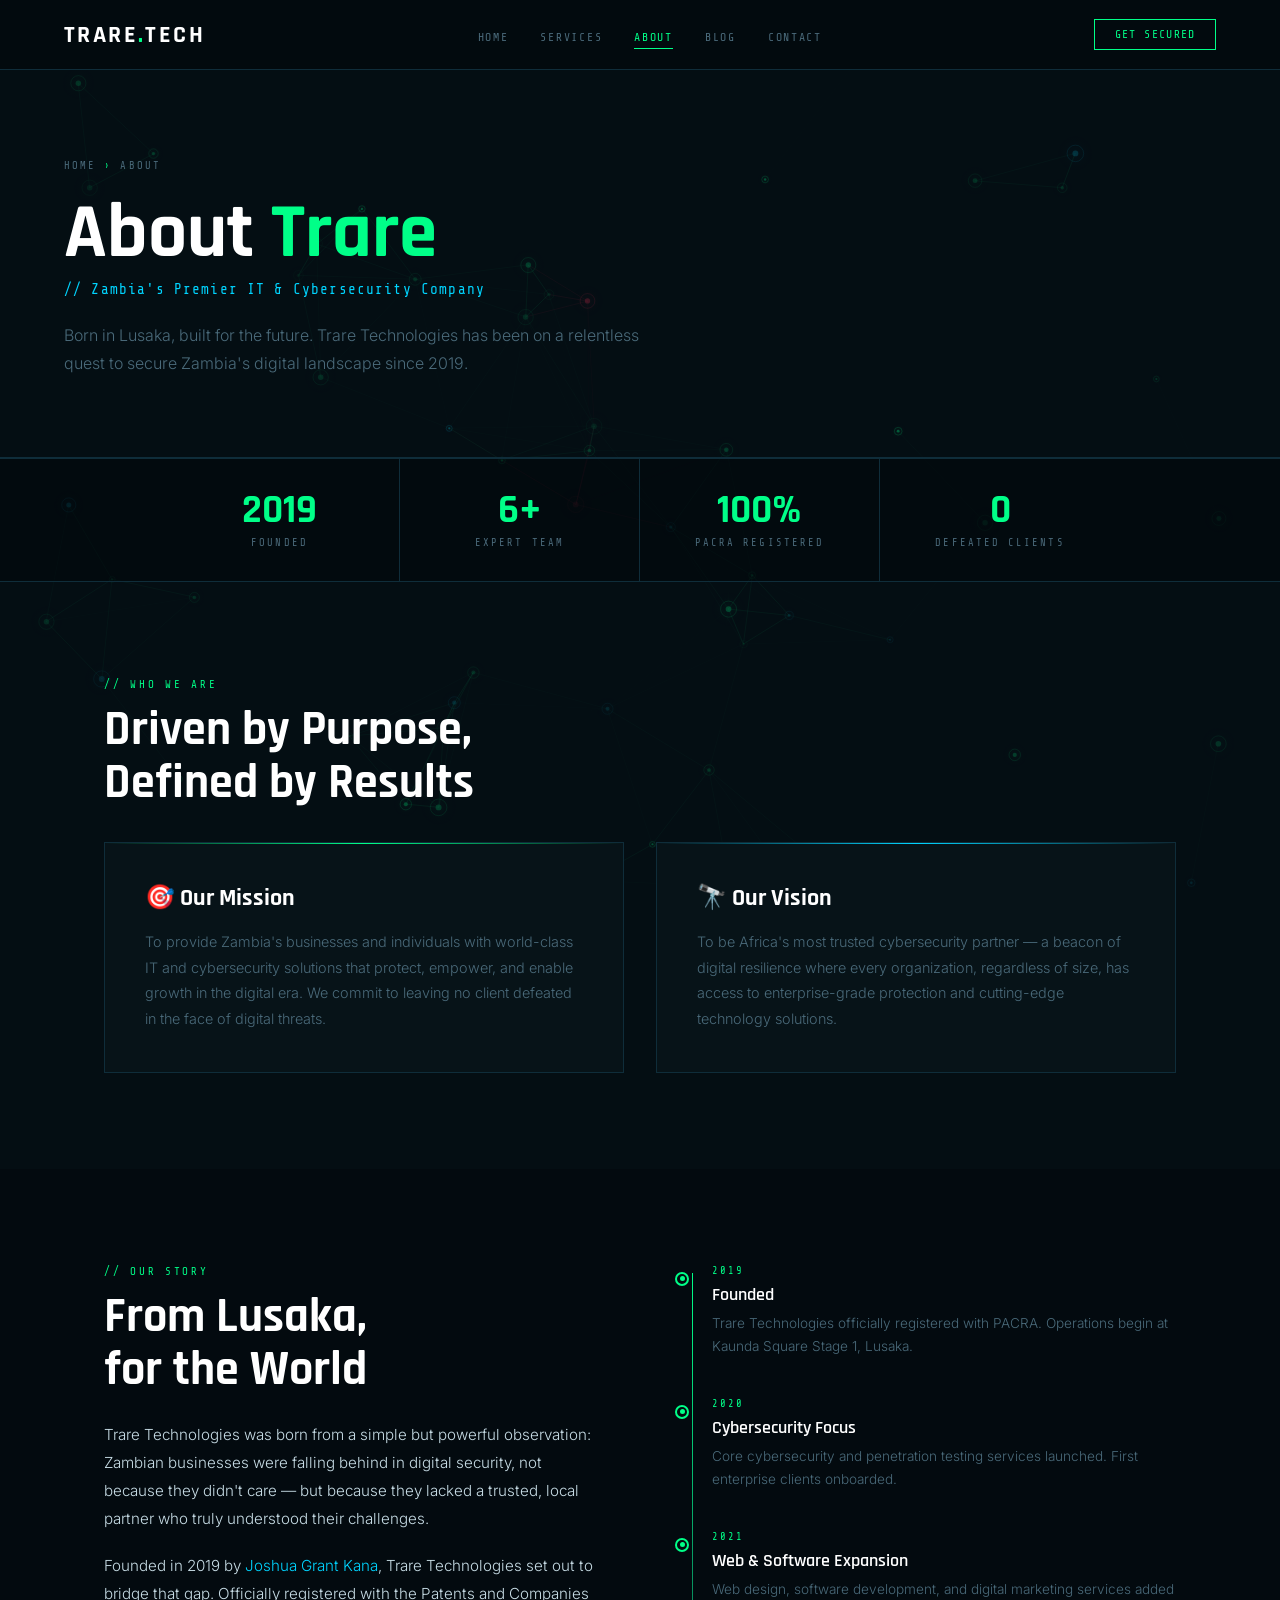
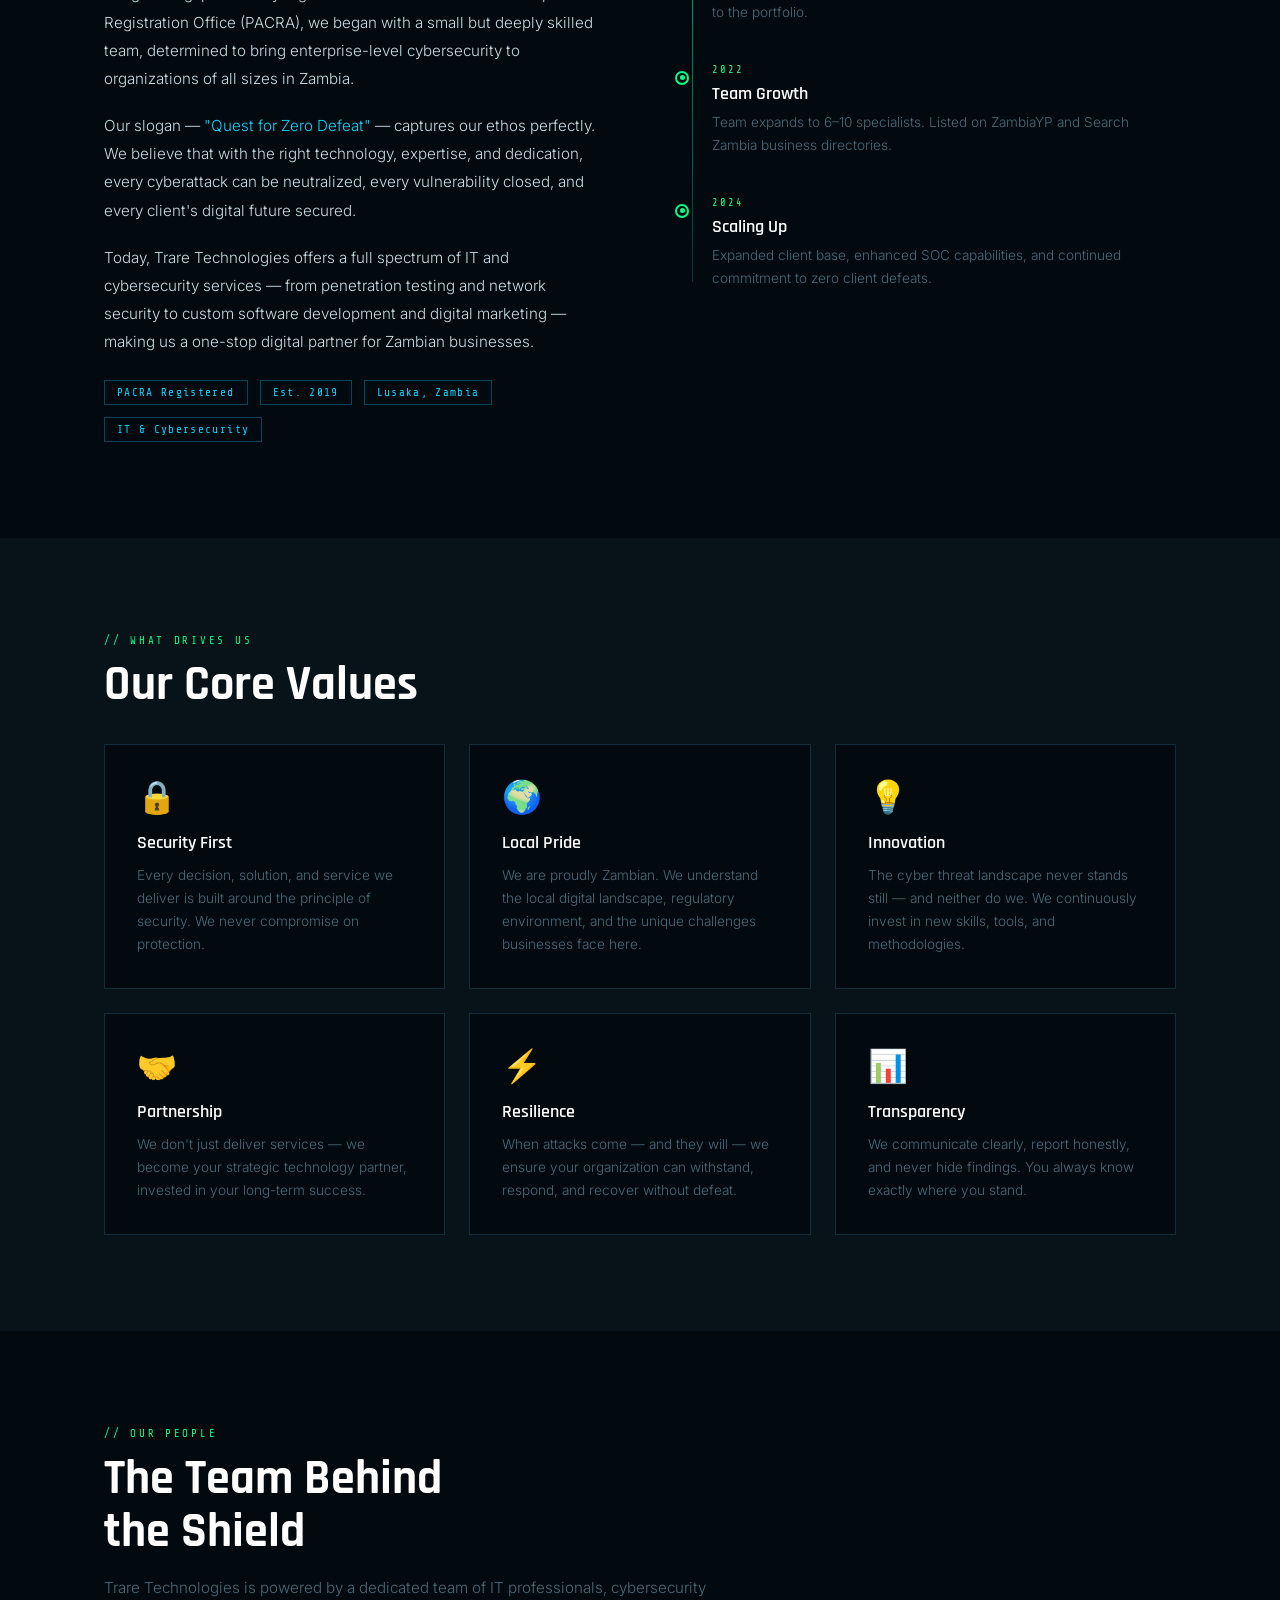
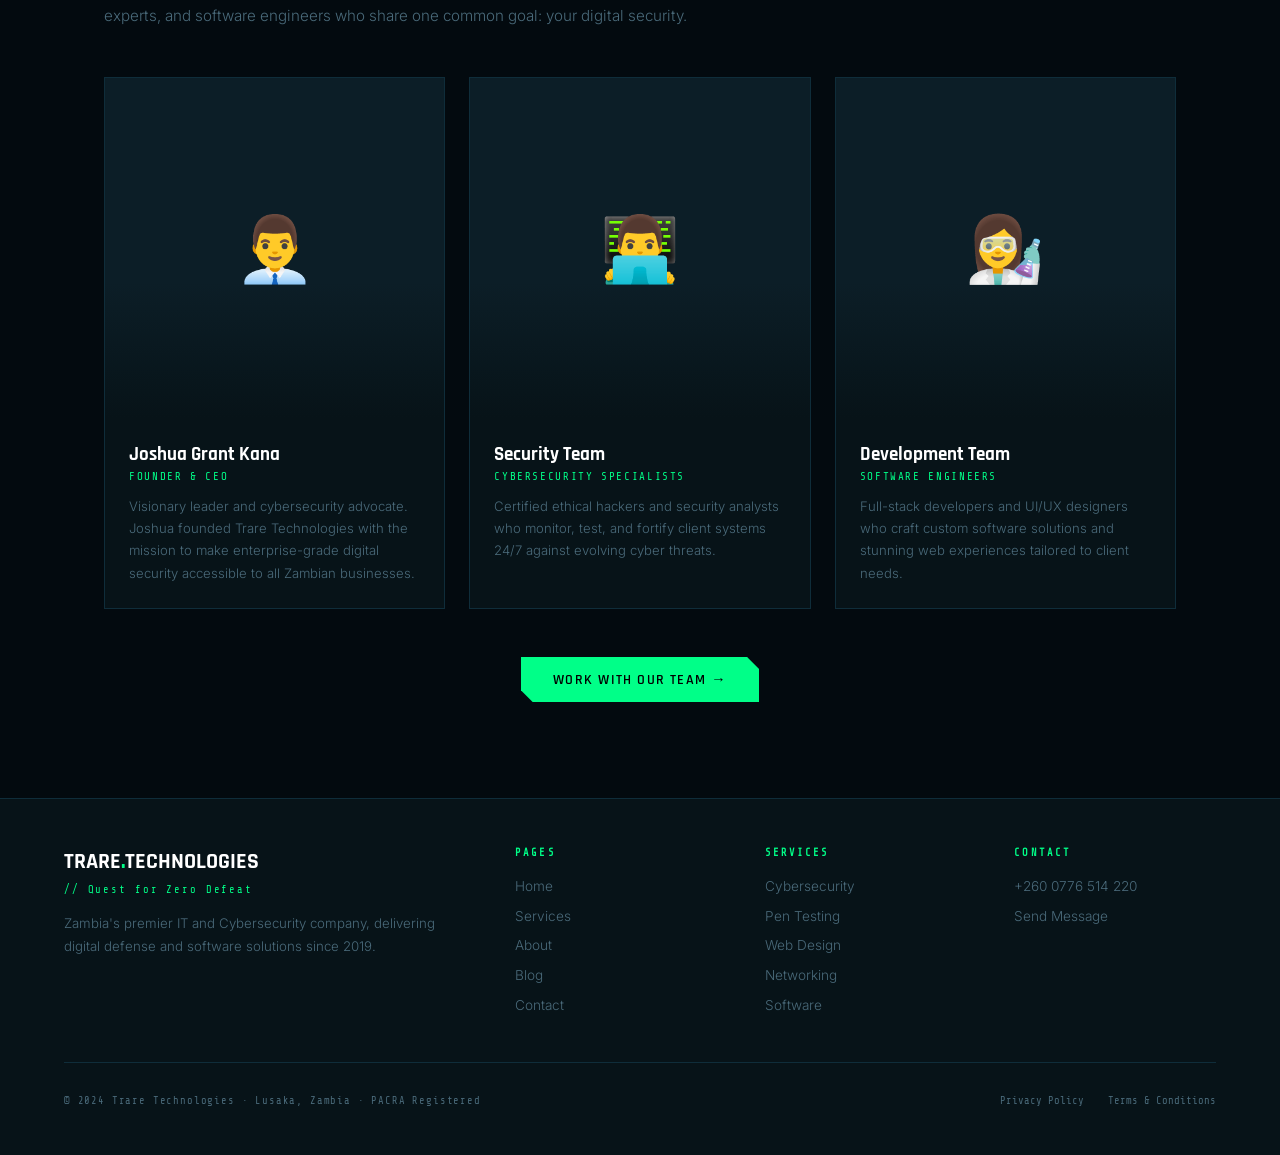
==== about.html @ 99b4b65c "full project initiation" ====
<!DOCTYPE html>
<html lang="en">
<head>
<meta charset="UTF-8"/><meta name="viewport" content="width=device-width,initial-scale=1"/>
<title>About | Trare Technologies</title>
<link href="https://fonts.googleapis.com/css2?family=Share+Tech+Mono&family=Rajdhani:wght@400;600;700&family=Inter:wght@300;400;500&display=swap" rel="stylesheet"/>
<style>
:root{--bg:#030a0f;--surface:#071318;--surface2:#0c1e27;--green:#00ff88;--green-dim:#00cc6a;--cyan:#00d4ff;--red:#ff2d55;--orange:#ff9500;--text:#c8dde6;--text-dim:#4a6a7a;--border:#0f2d3a;--mono:'Share Tech Mono',monospace;--display:'Rajdhani',sans-serif;--body:'Inter',sans-serif}
*,*::before,*::after{box-sizing:border-box;margin:0;padding:0}html{scroll-behavior:smooth}
body{background:var(--bg);color:var(--text);font-family:var(--body);font-weight:300;overflow-x:hidden}
#node-canvas{position:fixed;top:0;left:0;width:100%;height:100%;z-index:0;pointer-events:none}
nav{position:fixed;top:0;left:0;right:0;z-index:100;display:flex;align-items:center;justify-content:space-between;padding:1.2rem 4rem;background:rgba(3,10,15,.92);backdrop-filter:blur(16px);border-bottom:1px solid var(--border)}
.nav-logo{font-family:var(--display);font-weight:700;font-size:1.5rem;letter-spacing:.1em;color:#fff;text-decoration:none}.nav-logo span{color:var(--green)}
.nav-links{display:flex;gap:2rem;list-style:none}
.nav-links a{font-family:var(--mono);font-size:.72rem;letter-spacing:.15em;color:var(--text-dim);text-decoration:none;text-transform:uppercase;transition:color .2s;padding:.25rem 0;border-bottom:1px solid transparent}
.nav-links a:hover,.nav-links a.active{color:var(--green);border-bottom-color:var(--green)}
.nav-cta{font-family:var(--mono);font-size:.72rem;letter-spacing:.12em;text-transform:uppercase;color:var(--green);border:1px solid var(--green);padding:.5rem 1.2rem;text-decoration:none;transition:background .2s,color .2s}.nav-cta:hover{background:var(--green);color:#000}
.page-hero{position:relative;z-index:1;padding:10rem 4rem 5rem;border-bottom:1px solid var(--border);background:rgba(7,19,24,.5)}
.page-hero-inner{max-width:1200px;margin:0 auto}
.breadcrumb{font-family:var(--mono);font-size:.65rem;letter-spacing:.2em;color:var(--text-dim);text-transform:uppercase;margin-bottom:1.5rem}
.breadcrumb a{color:var(--text-dim);text-decoration:none;transition:color .2s}.breadcrumb a:hover{color:var(--green)}.breadcrumb span{color:var(--green);margin:0 .5rem}
.page-title{font-family:var(--display);font-size:clamp(2.5rem,6vw,5rem);font-weight:700;color:#fff;line-height:1;margin-bottom:.5rem}.page-title .accent{color:var(--green)}
.page-subtitle{font-family:var(--mono);font-size:.9rem;color:var(--cyan);letter-spacing:.08em;margin-bottom:1.5rem}
.page-desc{font-size:1rem;color:var(--text-dim);max-width:600px;line-height:1.75}
section{position:relative;z-index:1}
.section-inner{max-width:1200px;margin:0 auto;padding:6rem 4rem}
.section-tag{font-family:var(--mono);font-size:.68rem;letter-spacing:.25em;color:var(--green);text-transform:uppercase;margin-bottom:.8rem}
.section-title{font-family:var(--display);font-size:clamp(2rem,4vw,3rem);font-weight:700;color:#fff;line-height:1.1}
/* MISSION/VISION */
#mission{background:rgba(7,19,24,.5)}
.mv-grid{display:grid;grid-template-columns:1fr 1fr;gap:2rem;margin-top:2rem}
.mv-card{padding:2.5rem;border:1px solid var(--border);background:var(--surface);position:relative;overflow:hidden}
.mv-card::before{content:'';position:absolute;top:-1px;left:0;right:0;height:2px;background:linear-gradient(90deg,transparent,var(--green),transparent)}
.mv-card.cyan::before{background:linear-gradient(90deg,transparent,var(--cyan),transparent)}
.mv-title{font-family:var(--display);font-size:1.5rem;font-weight:700;color:#fff;margin-bottom:1rem}
.mv-text{font-size:.9rem;color:var(--text-dim);line-height:1.8}
/* STORY */
#story{background:var(--bg)}
.story-grid{display:grid;grid-template-columns:1fr 1fr;gap:5rem;align-items:start}
.story-content p{font-size:.95rem;line-height:1.85;color:var(--text);margin-bottom:1.2rem}
.story-content p em{color:var(--cyan);font-style:normal}
.timeline{position:relative;padding-left:2rem}
.timeline::before{content:'';position:absolute;left:.75rem;top:.5rem;bottom:.5rem;width:1px;background:linear-gradient(to bottom,var(--green),var(--border))}
.timeline-item{position:relative;padding-bottom:2.5rem}
.timeline-item:last-child{padding-bottom:0}
.tl-dot{position:absolute;left:-2rem;top:.4rem;width:14px;height:14px;border-radius:50%;border:2px solid var(--green);background:var(--bg);transform:translateX(calc(-.75rem + 7px));display:flex;align-items:center;justify-content:center}
.tl-dot::after{content:'';width:5px;height:5px;border-radius:50%;background:var(--green)}
.tl-year{font-family:var(--mono);font-size:.65rem;letter-spacing:.2em;color:var(--green);text-transform:uppercase;margin-bottom:.4rem}
.tl-title{font-family:var(--display);font-size:1.1rem;font-weight:600;color:#fff;margin-bottom:.4rem}
.tl-text{font-size:.85rem;color:var(--text-dim);line-height:1.7}
/* VALUES */
#values{background:var(--surface)}
.values-grid{display:grid;grid-template-columns:repeat(3,1fr);gap:1.5rem;margin-top:2rem}
.value-card{padding:2rem;border:1px solid var(--border);background:var(--bg);transition:border-color .3s,transform .3s}
.value-card:hover{border-color:var(--green-dim);transform:translateY(-4px)}
.value-icon{font-size:2rem;margin-bottom:1rem;display:block}
.value-title{font-family:var(--display);font-size:1.1rem;font-weight:600;color:#fff;margin-bottom:.6rem}
.value-text{font-size:.85rem;color:var(--text-dim);line-height:1.7}
/* TEAM */
#team{background:var(--bg)}
.team-intro{font-size:.95rem;color:var(--text-dim);line-height:1.8;max-width:650px;margin-top:1rem;margin-bottom:3rem}
.team-grid{display:grid;grid-template-columns:repeat(auto-fit,minmax(260px,1fr));gap:1.5rem}
.team-card{border:1px solid var(--border);background:var(--surface);overflow:hidden;transition:border-color .3s}
.team-card:hover{border-color:var(--green-dim)}
.team-avatar{width:100%;aspect-ratio:1;background:var(--surface2);display:flex;align-items:center;justify-content:center;font-size:4rem;position:relative}
.team-avatar::after{content:'';position:absolute;bottom:0;left:0;right:0;height:40%;background:linear-gradient(to top,var(--surface),transparent)}
.team-info{padding:1.5rem}
.team-name{font-family:var(--display);font-size:1.2rem;font-weight:700;color:#fff;margin-bottom:.2rem}
.team-role{font-family:var(--mono);font-size:.68rem;letter-spacing:.15em;color:var(--green);text-transform:uppercase;margin-bottom:.75rem}
.team-bio{font-size:.82rem;color:var(--text-dim);line-height:1.7}
/* STATS */
.stats-band{position:relative;z-index:1;border-top:1px solid var(--border);border-bottom:1px solid var(--border);background:rgba(3,10,15,.7);display:flex;justify-content:center}
.stat{flex:1;max-width:240px;padding:2rem 2.5rem;text-align:center;border-right:1px solid var(--border)}.stat:last-child{border-right:none}
.stat-num{font-family:var(--display);font-size:2.5rem;font-weight:700;color:var(--green);line-height:1}
.stat-label{font-family:var(--mono);font-size:.65rem;letter-spacing:.2em;color:var(--text-dim);text-transform:uppercase;margin-top:.4rem}
/* BADGES */
.badge-row{display:flex;flex-wrap:wrap;gap:.75rem;margin-top:1.5rem}
.about-badge{display:inline-block;font-family:var(--mono);font-size:.7rem;letter-spacing:.12em;color:var(--cyan);border:1px solid rgba(0,212,255,.3);padding:.3rem .75rem}
.btn-primary{font-family:var(--display);font-weight:600;font-size:.9rem;letter-spacing:.1em;text-transform:uppercase;background:var(--green);color:#000;padding:.85rem 2rem;text-decoration:none;clip-path:polygon(0 0,calc(100% - 12px) 0,100% 12px,100% 100%,12px 100%,0 calc(100% - 12px));transition:transform .2s,box-shadow .2s;display:inline-block}
.btn-primary:hover{transform:translateY(-2px);box-shadow:0 0 30px rgba(0,255,136,.4)}
footer{position:relative;z-index:1;border-top:1px solid var(--border);background:var(--surface);padding:3rem 4rem}
.footer-grid{display:grid;grid-template-columns:2fr 1fr 1fr 1fr;gap:3rem;margin-bottom:3rem}
.footer-logo{font-family:var(--display);font-size:1.4rem;font-weight:700;color:#fff;margin-bottom:.5rem}.footer-logo span{color:var(--green)}
.footer-slogan{font-family:var(--mono);font-size:.65rem;letter-spacing:.18em;color:var(--green);margin-bottom:1rem}
.footer-brand-col p{font-size:.83rem;color:var(--text-dim);line-height:1.7}
.footer-col h4{font-family:var(--mono);font-size:.65rem;letter-spacing:.2em;color:var(--green);text-transform:uppercase;margin-bottom:1rem}
.footer-col ul{list-style:none;display:flex;flex-direction:column;gap:.6rem}
.footer-col ul a{font-size:.85rem;color:var(--text-dim);text-decoration:none;transition:color .2s}.footer-col ul a:hover{color:var(--green)}
.footer-bottom{border-top:1px solid var(--border);padding-top:2rem;display:flex;align-items:center;justify-content:space-between;flex-wrap:wrap;gap:1rem}
.footer-copy{font-family:var(--mono);font-size:.65rem;color:var(--text-dim);letter-spacing:.08em}
.footer-legal{display:flex;gap:1.5rem}
.footer-legal a{font-family:var(--mono);font-size:.65rem;color:var(--text-dim);text-decoration:none;transition:color .2s}.footer-legal a:hover{color:var(--green)}
.fade-up{opacity:0;transform:translateY(28px);transition:opacity .7s ease,transform .7s ease}.fade-up.visible{opacity:1;transform:translateY(0)}
@keyframes fadeUp{from{opacity:0;transform:translateY(24px)}to{opacity:1;transform:translateY(0)}}
.page-hero-inner{animation:fadeUp .7s .1s ease both}
@media(max-width:1000px){nav{padding:1rem 1.5rem}.nav-links{display:none}.section-inner{padding:4rem 1.5rem}.page-hero{padding:8rem 1.5rem 3rem}.mv-grid,.story-grid,.values-grid{grid-template-columns:1fr}.footer-grid{grid-template-columns:1fr 1fr}footer{padding:2rem 1.5rem}}
@media(max-width:600px){.stats-band{flex-wrap:wrap}.stat{min-width:50%;border-bottom:1px solid var(--border)}.footer-grid{grid-template-columns:1fr}}
</style>
</head>
<body>
<canvas id="node-canvas"></canvas>
<nav>
  <a class="nav-logo" href="index.html">TRARE<span>.</span>TECH</a>
  <ul class="nav-links">
    <li><a href="index.html">Home</a></li>
    <li><a href="services.html">Services</a></li>
    <li><a href="about.html" class="active">About</a></li>
    <li><a href="blog.html">Blog</a></li>
    <li><a href="contact.html">Contact</a></li>
  </ul>
  <a class="nav-cta" href="contact.html">Get Secured</a>
</nav>

<div class="page-hero">
  <div class="page-hero-inner">
    <div class="breadcrumb"><a href="index.html">Home</a><span>›</span>About</div>
    <h1 class="page-title">About <span class="accent">Trare</span></h1>
    <div class="page-subtitle">// Zambia's Premier IT & Cybersecurity Company</div>
    <p class="page-desc">Born in Lusaka, built for the future. Trare Technologies has been on a relentless quest to secure Zambia's digital landscape since 2019.</p>
  </div>
</div>

<!-- STATS -->
<div class="stats-band">
  <div class="stat fade-up"><div class="stat-num">2019</div><div class="stat-label">Founded</div></div>
  <div class="stat fade-up"><div class="stat-num">6+</div><div class="stat-label">Expert Team</div></div>
  <div class="stat fade-up"><div class="stat-num">100%</div><div class="stat-label">PACRA Registered</div></div>
  <div class="stat fade-up"><div class="stat-num">0</div><div class="stat-label">Defeated Clients</div></div>
</div>

<!-- MISSION & VISION -->
<section id="mission">
  <div class="section-inner">
    <div class="section-tag fade-up">// Who We Are</div>
    <h2 class="section-title fade-up">Driven by Purpose,<br/>Defined by Results</h2>
    <div class="mv-grid">
      <div class="mv-card fade-up">
        <div class="mv-title">🎯 Our Mission</div>
        <div class="mv-text">To provide Zambia's businesses and individuals with world-class IT and cybersecurity solutions that protect, empower, and enable growth in the digital era. We commit to leaving no client defeated in the face of digital threats.</div>
      </div>
      <div class="mv-card cyan fade-up">
        <div class="mv-title">🔭 Our Vision</div>
        <div class="mv-text">To be Africa's most trusted cybersecurity partner — a beacon of digital resilience where every organization, regardless of size, has access to enterprise-grade protection and cutting-edge technology solutions.</div>
      </div>
    </div>
  </div>
</section>

<!-- STORY -->
<section id="story">
  <div class="section-inner">
    <div class="story-grid">
      <div class="story-content fade-up">
        <div class="section-tag">// Our Story</div>
        <h2 class="section-title" style="margin-bottom:1.5rem">From Lusaka,<br/>for the World</h2>
        <p>Trare Technologies was born from a simple but powerful observation: Zambian businesses were falling behind in digital security, not because they didn't care — but because they lacked a trusted, local partner who truly understood their challenges.</p>
        <p>Founded in 2019 by <em>Joshua Grant Kana</em>, Trare Technologies set out to bridge that gap. Officially registered with the Patents and Companies Registration Office (PACRA), we began with a small but deeply skilled team, determined to bring enterprise-level cybersecurity to organizations of all sizes in Zambia.</p>
        <p>Our slogan — <em>"Quest for Zero Defeat"</em> — captures our ethos perfectly. We believe that with the right technology, expertise, and dedication, every cyberattack can be neutralized, every vulnerability closed, and every client's digital future secured.</p>
        <p>Today, Trare Technologies offers a full spectrum of IT and cybersecurity services — from penetration testing and network security to custom software development and digital marketing — making us a one-stop digital partner for Zambian businesses.</p>
        <div class="badge-row">
          <span class="about-badge">PACRA Registered</span>
          <span class="about-badge">Est. 2019</span>
          <span class="about-badge">Lusaka, Zambia</span>
          <span class="about-badge">IT & Cybersecurity</span>
        </div>
      </div>
      <div class="timeline fade-up">
        <div class="timeline-item">
          <div class="tl-dot"></div>
          <div class="tl-year">2019</div>
          <div class="tl-title">Founded</div>
          <div class="tl-text">Trare Technologies officially registered with PACRA. Operations begin at Kaunda Square Stage 1, Lusaka.</div>
        </div>
        <div class="timeline-item">
          <div class="tl-dot"></div>
          <div class="tl-year">2020</div>
          <div class="tl-title">Cybersecurity Focus</div>
          <div class="tl-text">Core cybersecurity and penetration testing services launched. First enterprise clients onboarded.</div>
        </div>
        <div class="timeline-item">
          <div class="tl-dot"></div>
          <div class="tl-year">2021</div>
          <div class="tl-title">Web & Software Expansion</div>
          <div class="tl-text">Web design, software development, and digital marketing services added to the portfolio.</div>
        </div>
        <div class="timeline-item">
          <div class="tl-dot"></div>
          <div class="tl-year">2022</div>
          <div class="tl-title">Team Growth</div>
          <div class="tl-text">Team expands to 6–10 specialists. Listed on ZambiaYP and Search Zambia business directories.</div>
        </div>
        <div class="timeline-item">
          <div class="tl-dot"></div>
          <div class="tl-year">2024</div>
          <div class="tl-title">Scaling Up</div>
          <div class="tl-text">Expanded client base, enhanced SOC capabilities, and continued commitment to zero client defeats.</div>
        </div>
      </div>
    </div>
  </div>
</section>

<!-- VALUES -->
<section id="values">
  <div class="section-inner">
    <div class="section-tag fade-up">// What Drives Us</div>
    <h2 class="section-title fade-up">Our Core Values</h2>
    <div class="values-grid">
      <div class="value-card fade-up"><span class="value-icon">🔒</span><div class="value-title">Security First</div><div class="value-text">Every decision, solution, and service we deliver is built around the principle of security. We never compromise on protection.</div></div>
      <div class="value-card fade-up"><span class="value-icon">🌍</span><div class="value-title">Local Pride</div><div class="value-text">We are proudly Zambian. We understand the local digital landscape, regulatory environment, and the unique challenges businesses face here.</div></div>
      <div class="value-card fade-up"><span class="value-icon">💡</span><div class="value-title">Innovation</div><div class="value-text">The cyber threat landscape never stands still — and neither do we. We continuously invest in new skills, tools, and methodologies.</div></div>
      <div class="value-card fade-up"><span class="value-icon">🤝</span><div class="value-title">Partnership</div><div class="value-text">We don't just deliver services — we become your strategic technology partner, invested in your long-term success.</div></div>
      <div class="value-card fade-up"><span class="value-icon">⚡</span><div class="value-title">Resilience</div><div class="value-text">When attacks come — and they will — we ensure your organization can withstand, respond, and recover without defeat.</div></div>
      <div class="value-card fade-up"><span class="value-icon">📊</span><div class="value-title">Transparency</div><div class="value-text">We communicate clearly, report honestly, and never hide findings. You always know exactly where you stand.</div></div>
    </div>
  </div>
</section>

<!-- TEAM -->
<section id="team">
  <div class="section-inner">
    <div class="section-tag fade-up">// Our People</div>
    <h2 class="section-title fade-up">The Team Behind<br/>the Shield</h2>
    <p class="team-intro fade-up">Trare Technologies is powered by a dedicated team of IT professionals, cybersecurity experts, and software engineers who share one common goal: your digital security.</p>
    <div class="team-grid">
      <div class="team-card fade-up">
        <div class="team-avatar">👨‍💼</div>
        <div class="team-info">
          <div class="team-name">Joshua Grant Kana</div>
          <div class="team-role">Founder & CEO</div>
          <div class="team-bio">Visionary leader and cybersecurity advocate. Joshua founded Trare Technologies with the mission to make enterprise-grade digital security accessible to all Zambian businesses.</div>
        </div>
      </div>
      <div class="team-card fade-up">
        <div class="team-avatar">👨‍💻</div>
        <div class="team-info">
          <div class="team-name">Security Team</div>
          <div class="team-role">Cybersecurity Specialists</div>
          <div class="team-bio">Certified ethical hackers and security analysts who monitor, test, and fortify client systems 24/7 against evolving cyber threats.</div>
        </div>
      </div>
      <div class="team-card fade-up">
        <div class="team-avatar">👩‍🔬</div>
        <div class="team-info">
          <div class="team-name">Development Team</div>
          <div class="team-role">Software Engineers</div>
          <div class="team-bio">Full-stack developers and UI/UX designers who craft custom software solutions and stunning web experiences tailored to client needs.</div>
        </div>
      </div>
    </div>
    <div style="text-align:center;margin-top:3rem" class="fade-up">
      <a class="btn-primary" href="contact.html">Work With Our Team →</a>
    </div>
  </div>
</section>

<footer>
  <div class="footer-grid">
    <div class="footer-brand-col"><div class="footer-logo">TRARE<span>.</span>TECHNOLOGIES</div><div class="footer-slogan">// Quest for Zero Defeat</div><p>Zambia's premier IT and Cybersecurity company, delivering digital defense and software solutions since 2019.</p></div>
    <div class="footer-col"><h4>Pages</h4><ul><li><a href="index.html">Home</a></li><li><a href="services.html">Services</a></li><li><a href="about.html">About</a></li><li><a href="blog.html">Blog</a></li><li><a href="contact.html">Contact</a></li></ul></div>
    <div class="footer-col"><h4>Services</h4><ul><li><a href="services.html">Cybersecurity</a></li><li><a href="services.html">Pen Testing</a></li><li><a href="services.html">Web Design</a></li><li><a href="services.html">Networking</a></li><li><a href="services.html">Software</a></li></ul></div>
    <div class="footer-col"><h4>Contact</h4><ul><li><a href="tel:+2600776514220">+260 0776 514 220</a></li><li><a href="contact.html">Send Message</a></li></ul></div>
  </div>
  <div class="footer-bottom">
    <div class="footer-copy">© 2024 Trare Technologies · Lusaka, Zambia · PACRA Registered</div>
    <div class="footer-legal"><a href="privacy-policy.html">Privacy Policy</a><a href="terms.html">Terms & Conditions</a></div>
  </div>
</footer>
<script>
(function(){const canvas=document.getElementById('node-canvas'),ctx=canvas.getContext('2d');let W,H,nodes=[];function resize(){W=canvas.width=window.innerWidth;H=canvas.height=window.innerHeight}resize();window.addEventListener('resize',resize);const COLORS=['#00ff88','#00d4ff','#00ff88','#00cc6a'];class Node{constructor(){this.init();this.y=Math.random()*H}init(){this.x=Math.random()*W;this.y=Math.random()*H;this.vx=(Math.random()-.5)*.55;this.vy=(Math.random()-.5)*.55;this.r=Math.random()*2+1;this.isThreat=Math.random()<.07;this.color=this.isThreat?'#ff2d55':COLORS[Math.floor(Math.random()*COLORS.length)];this.alpha=Math.random()*.45+.2;this.pulse=Math.random()*Math.PI*2;this.ps=.018+Math.random()*.018}update(){this.x+=this.vx;this.y+=this.vy;this.pulse+=this.ps;if(this.x<-60)this.x=W+60;if(this.x>W+60)this.x=-60;if(this.y<-60)this.y=H+60;if(this.y>H+60)this.y=-60}draw(){const a=this.alpha*(0.65+0.35*Math.sin(this.pulse));ctx.save();ctx.globalAlpha=a;ctx.strokeStyle=this.color;ctx.lineWidth=.5;ctx.beginPath();ctx.arc(this.x,this.y,this.r*2.8,0,Math.PI*2);ctx.stroke();ctx.fillStyle=this.color;ctx.beginPath();ctx.arc(this.x,this.y,this.r,0,Math.PI*2);ctx.fill();const g=ctx.createRadialGradient(this.x,this.y,0,this.x,this.y,this.r*6);g.addColorStop(0,this.color+'2a');g.addColorStop(1,'transparent');ctx.beginPath();ctx.arc(this.x,this.y,this.r*6,0,Math.PI*2);ctx.fillStyle=g;ctx.fill();ctx.restore()}}for(let i=0;i<55;i++)nodes.push(new Node());function loop(){ctx.clearRect(0,0,W,H);for(let i=0;i<nodes.length;i++)for(let j=i+1;j<nodes.length;j++){const dx=nodes[i].x-nodes[j].x,dy=nodes[i].y-nodes[j].y,d=Math.sqrt(dx*dx+dy*dy);if(d<180){ctx.save();ctx.globalAlpha=(1-d/180)*.22;ctx.strokeStyle=(nodes[i].isThreat||nodes[j].isThreat)?'#ff2d55':'#00ff88';ctx.lineWidth=.7;ctx.beginPath();ctx.moveTo(nodes[i].x,nodes[i].y);ctx.lineTo(nodes[j].x,nodes[j].y);ctx.stroke();ctx.restore()}}nodes.forEach(n=>{n.update();n.draw()});requestAnimationFrame(loop)}loop()})();
const io=new IntersectionObserver(e=>e.forEach(x=>{if(x.isIntersecting){x.target.classList.add('visible');io.unobserve(x.target)}}),{threshold:.1});
document.querySelectorAll('.fade-up').forEach(el=>io.observe(el));
</script>
</body>
</html>
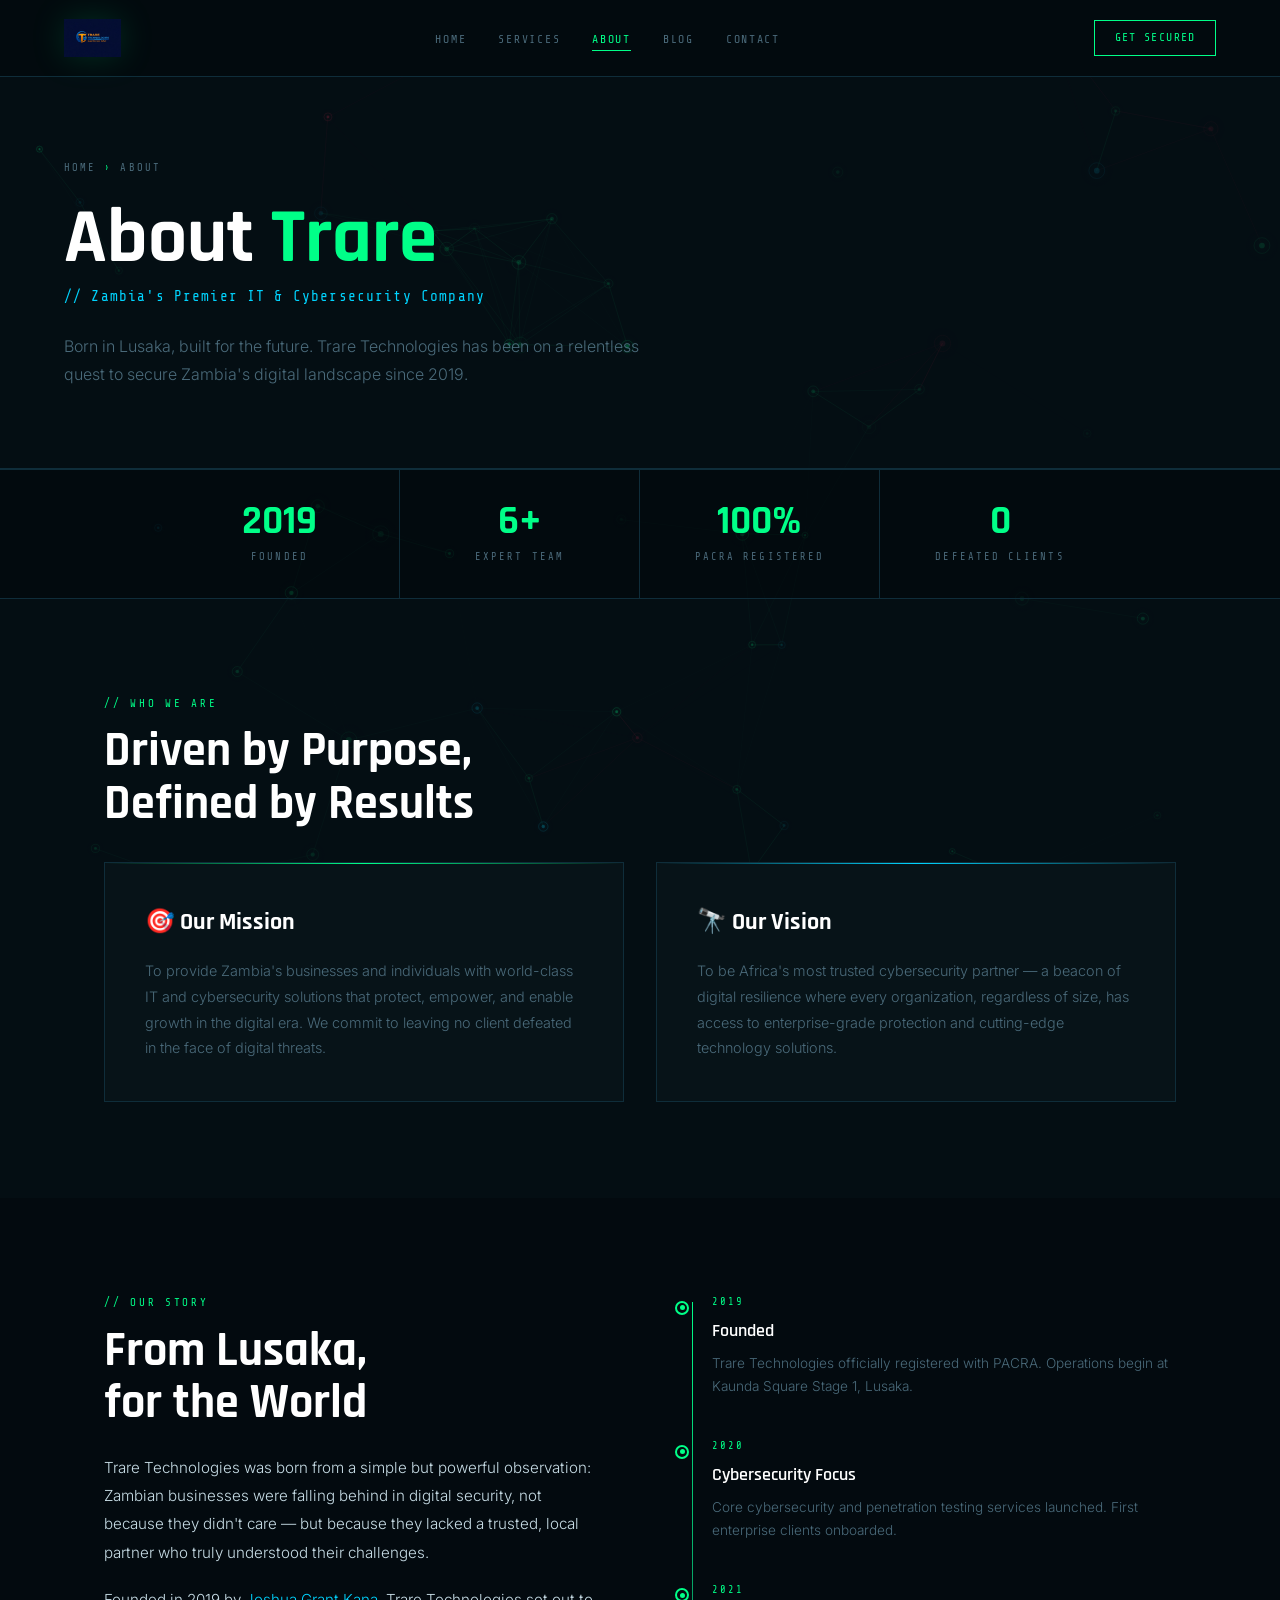
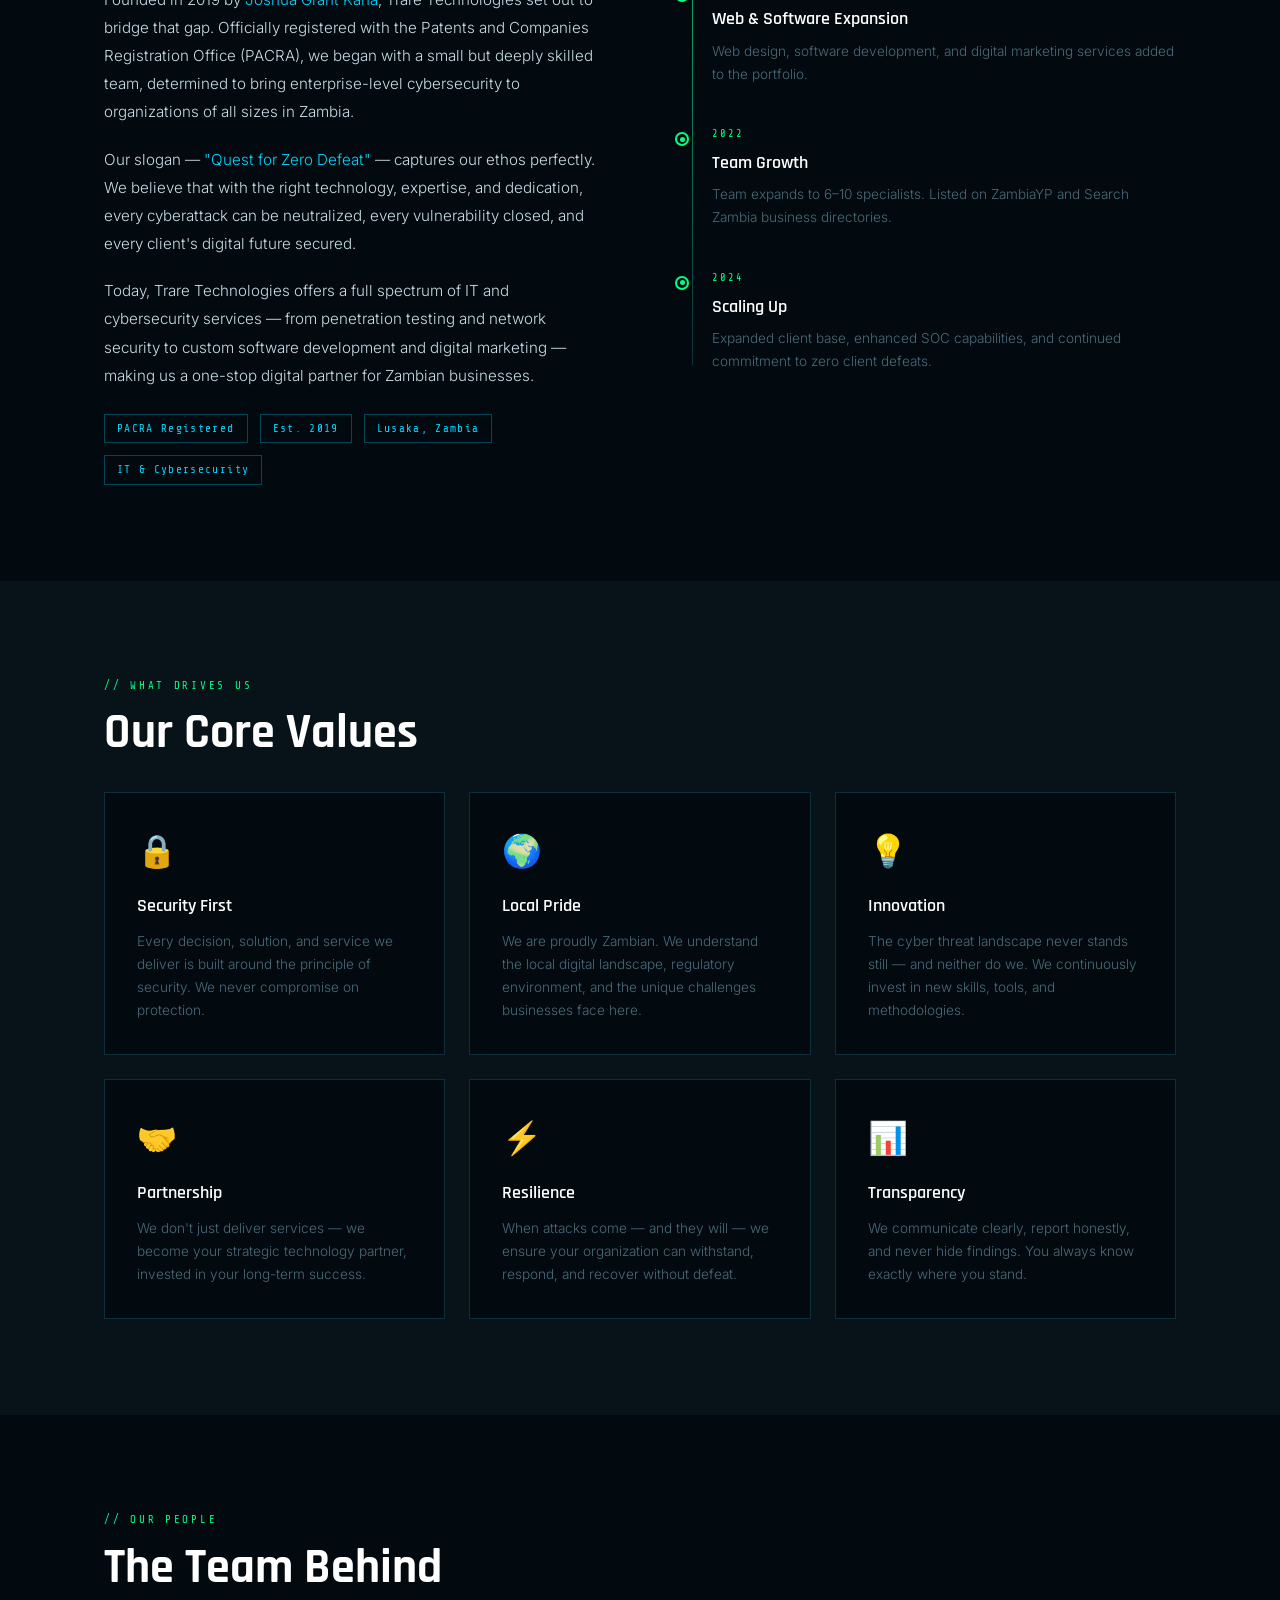
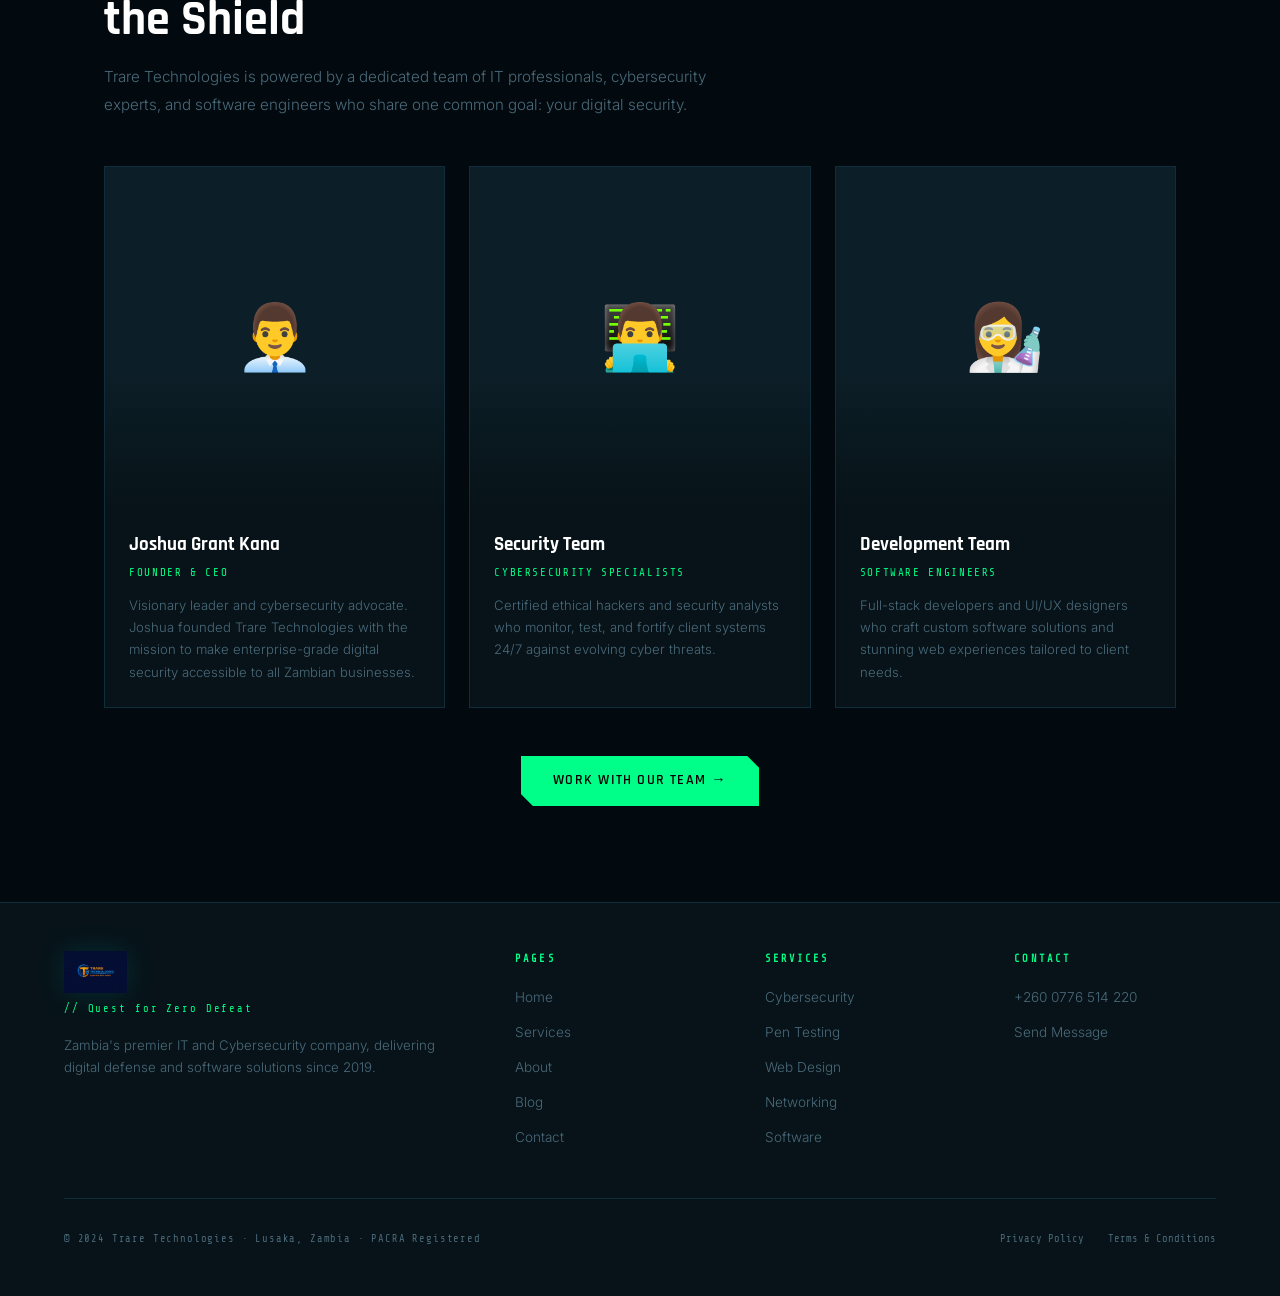
==== commit 5a496457: "initial commit" ====
--- a/about.html
+++ b/about.html
@@ -96,11 +96,12 @@
 @media(max-width:1000px){nav{padding:1rem 1.5rem}.nav-links{display:none}.section-inner{padding:4rem 1.5rem}.page-hero{padding:8rem 1.5rem 3rem}.mv-grid,.story-grid,.values-grid{grid-template-columns:1fr}.footer-grid{grid-template-columns:1fr 1fr}footer{padding:2rem 1.5rem}}
 @media(max-width:600px){.stats-band{flex-wrap:wrap}.stat{min-width:50%;border-bottom:1px solid var(--border)}.footer-grid{grid-template-columns:1fr}}
 </style>
+<link rel="stylesheet" href="assets/css/shared.css"/>
 </head>
 <body>
-<canvas id="node-canvas"></canvas>
+<canvas id="node-canvas" data-nodes="55" data-threat-rate="0.07" data-link-distance="180" data-link-alpha="0.22" data-link-color="#00ff88" data-link-threat-color="#ff2d55"></canvas>
 <nav>
-  <a class="nav-logo" href="index.html">TRARE<span>.</span>TECH</a>
+  <a class="nav-logo" href="index.html"><img class="site-logo site-logo-nav" src="assets/img/logo.jpeg" alt="Trare Technologies logo"/><span class="sr-only">Trare Technologies</span></a>
   <ul class="nav-links">
     <li><a href="index.html">Home</a></li>
     <li><a href="services.html">Services</a></li>
@@ -256,20 +257,17 @@
 
 <footer>
   <div class="footer-grid">
-    <div class="footer-brand-col"><div class="footer-logo">TRARE<span>.</span>TECHNOLOGIES</div><div class="footer-slogan">// Quest for Zero Defeat</div><p>Zambia's premier IT and Cybersecurity company, delivering digital defense and software solutions since 2019.</p></div>
+    <div class="footer-brand-col"><div class="footer-logo"><img class="site-logo site-logo-footer" src="assets/img/logo.jpeg" alt="Trare Technologies logo"/><span class="sr-only">Trare Technologies</span></div><div class="footer-slogan">// Quest for Zero Defeat</div><p>Zambia's premier IT and Cybersecurity company, delivering digital defense and software solutions since 2019.</p></div>
     <div class="footer-col"><h4>Pages</h4><ul><li><a href="index.html">Home</a></li><li><a href="services.html">Services</a></li><li><a href="about.html">About</a></li><li><a href="blog.html">Blog</a></li><li><a href="contact.html">Contact</a></li></ul></div>
     <div class="footer-col"><h4>Services</h4><ul><li><a href="services.html">Cybersecurity</a></li><li><a href="services.html">Pen Testing</a></li><li><a href="services.html">Web Design</a></li><li><a href="services.html">Networking</a></li><li><a href="services.html">Software</a></li></ul></div>
     <div class="footer-col"><h4>Contact</h4><ul><li><a href="tel:+2600776514220">+260 0776 514 220</a></li><li><a href="contact.html">Send Message</a></li></ul></div>
   </div>
   <div class="footer-bottom">
     <div class="footer-copy">© 2024 Trare Technologies · Lusaka, Zambia · PACRA Registered</div>
-    <div class="footer-legal"><a href="privacy-policy.html">Privacy Policy</a><a href="terms.html">Terms & Conditions</a></div>
+    <div class="footer-legal"><a href="privacy.html">Privacy Policy</a><a href="terms.html">Terms & Conditions</a></div>
   </div>
 </footer>
-<script>
-(function(){const canvas=document.getElementById('node-canvas'),ctx=canvas.getContext('2d');let W,H,nodes=[];function resize(){W=canvas.width=window.innerWidth;H=canvas.height=window.innerHeight}resize();window.addEventListener('resize',resize);const COLORS=['#00ff88','#00d4ff','#00ff88','#00cc6a'];class Node{constructor(){this.init();this.y=Math.random()*H}init(){this.x=Math.random()*W;this.y=Math.random()*H;this.vx=(Math.random()-.5)*.55;this.vy=(Math.random()-.5)*.55;this.r=Math.random()*2+1;this.isThreat=Math.random()<.07;this.color=this.isThreat?'#ff2d55':COLORS[Math.floor(Math.random()*COLORS.length)];this.alpha=Math.random()*.45+.2;this.pulse=Math.random()*Math.PI*2;this.ps=.018+Math.random()*.018}update(){this.x+=this.vx;this.y+=this.vy;this.pulse+=this.ps;if(this.x<-60)this.x=W+60;if(this.x>W+60)this.x=-60;if(this.y<-60)this.y=H+60;if(this.y>H+60)this.y=-60}draw(){const a=this.alpha*(0.65+0.35*Math.sin(this.pulse));ctx.save();ctx.globalAlpha=a;ctx.strokeStyle=this.color;ctx.lineWidth=.5;ctx.beginPath();ctx.arc(this.x,this.y,this.r*2.8,0,Math.PI*2);ctx.stroke();ctx.fillStyle=this.color;ctx.beginPath();ctx.arc(this.x,this.y,this.r,0,Math.PI*2);ctx.fill();const g=ctx.createRadialGradient(this.x,this.y,0,this.x,this.y,this.r*6);g.addColorStop(0,this.color+'2a');g.addColorStop(1,'transparent');ctx.beginPath();ctx.arc(this.x,this.y,this.r*6,0,Math.PI*2);ctx.fillStyle=g;ctx.fill();ctx.restore()}}for(let i=0;i<55;i++)nodes.push(new Node());function loop(){ctx.clearRect(0,0,W,H);for(let i=0;i<nodes.length;i++)for(let j=i+1;j<nodes.length;j++){const dx=nodes[i].x-nodes[j].x,dy=nodes[i].y-nodes[j].y,d=Math.sqrt(dx*dx+dy*dy);if(d<180){ctx.save();ctx.globalAlpha=(1-d/180)*.22;ctx.strokeStyle=(nodes[i].isThreat||nodes[j].isThreat)?'#ff2d55':'#00ff88';ctx.lineWidth=.7;ctx.beginPath();ctx.moveTo(nodes[i].x,nodes[i].y);ctx.lineTo(nodes[j].x,nodes[j].y);ctx.stroke();ctx.restore()}}nodes.forEach(n=>{n.update();n.draw()});requestAnimationFrame(loop)}loop()})();
-const io=new IntersectionObserver(e=>e.forEach(x=>{if(x.isIntersecting){x.target.classList.add('visible');io.unobserve(x.target)}}),{threshold:.1});
-document.querySelectorAll('.fade-up').forEach(el=>io.observe(el));
-</script>
+<script src="assets/js/site.js" defer></script>
 </body>
-</html>+</html>
+
--- a/assets/css/shared.css
+++ b/assets/css/shared.css
@@ -0,0 +1,514 @@
+:root {
+  --bg: #030a0f;
+  --surface: #071318;
+  --surface2: #0c1e27;
+  --green: #00ff88;
+  --green-dim: #00cc6a;
+  --cyan: #00d4ff;
+  --red: #ff2d55;
+  --orange: #ff9500;
+  --text: #c8dde6;
+  --text-dim: #4a6a7a;
+  --border: #0f2d3a;
+  --mono: 'Share Tech Mono', monospace;
+  --display: 'Rajdhani', sans-serif;
+  --body: 'Inter', sans-serif;
+}
+
+*,
+*::before,
+*::after {
+  box-sizing: border-box;
+}
+
+html {
+  scroll-behavior: smooth;
+}
+
+body {
+  margin: 0;
+  background: var(--bg);
+  color: var(--text);
+  font-family: var(--body);
+  font-weight: 300;
+  line-height: 1.6;
+  -webkit-text-size-adjust: 100%;
+  text-size-adjust: 100%;
+  overflow-x: hidden;
+}
+
+#node-canvas {
+  position: fixed;
+  top: 0;
+  left: 0;
+  width: 100%;
+  height: 100%;
+  z-index: 0;
+  pointer-events: none;
+}
+
+nav {
+  position: fixed;
+  top: 0;
+  left: 0;
+  right: 0;
+  z-index: 100;
+  display: flex;
+  align-items: center;
+  justify-content: space-between;
+  padding: 1.2rem 4rem;
+  background: rgba(3, 10, 15, 0.92);
+  -webkit-backdrop-filter: blur(16px);
+  backdrop-filter: blur(16px);
+  border-bottom: 1px solid var(--border);
+}
+
+.nav-logo {
+  display: inline-flex;
+  align-items: center;
+  font-family: var(--display);
+  font-weight: 700;
+  font-size: 1.5rem;
+  letter-spacing: 0.1em;
+  color: #fff;
+  text-decoration: none;
+}
+
+.nav-logo span {
+  color: var(--green);
+}
+
+.site-logo {
+  display: block;
+  width: auto;
+  max-width: 100%;
+  object-fit: contain;
+}
+
+.site-logo-nav {
+  height: 38px;
+  filter: drop-shadow(0 0 16px rgba(0, 255, 136, 0.14));
+}
+
+.nav-links {
+  display: flex;
+  gap: 2rem;
+  list-style: none;
+  margin: 0;
+  padding: 0;
+}
+
+.nav-links a {
+  font-family: var(--mono);
+  font-size: 0.72rem;
+  letter-spacing: 0.15em;
+  color: var(--text-dim);
+  text-decoration: none;
+  text-transform: uppercase;
+  transition: color 0.2s;
+  padding: 0.25rem 0;
+  border-bottom: 1px solid transparent;
+}
+
+.nav-links a:hover,
+.nav-links a.active {
+  color: var(--green);
+  border-bottom-color: var(--green);
+}
+
+.nav-cta {
+  font-family: var(--mono);
+  font-size: 0.72rem;
+  letter-spacing: 0.12em;
+  text-transform: uppercase;
+  color: var(--green);
+  border: 1px solid var(--green);
+  padding: 0.5rem 1.2rem;
+  text-decoration: none;
+  transition: background 0.2s, color 0.2s;
+}
+
+.nav-cta:hover {
+  background: var(--green);
+  color: #000;
+}
+
+.nav-toggle {
+  display: none;
+  width: 2.8rem;
+  height: 2.4rem;
+  border: 1px solid var(--border);
+  background: rgba(3, 10, 15, 0.8);
+  color: var(--text);
+  border-radius: 0.25rem;
+  align-items: center;
+  justify-content: center;
+  flex-direction: column;
+  gap: 0.28rem;
+  cursor: pointer;
+  padding: 0;
+}
+
+.nav-toggle span {
+  width: 1.2rem;
+  height: 2px;
+  background: var(--green);
+  transition: transform 0.2s ease, opacity 0.2s ease;
+}
+
+.nav-toggle[aria-expanded='true'] span:nth-child(1) {
+  transform: translateY(0.38rem) rotate(45deg);
+}
+
+.nav-toggle[aria-expanded='true'] span:nth-child(2) {
+  opacity: 0;
+}
+
+.nav-toggle[aria-expanded='true'] span:nth-child(3) {
+  transform: translateY(-0.38rem) rotate(-45deg);
+}
+
+.mobile-nav-backdrop {
+  position: fixed;
+  inset: 0;
+  z-index: 160;
+  border: 0;
+  background: rgba(1, 6, 10, 0.74);
+  backdrop-filter: blur(3px);
+}
+
+.mobile-nav-panel {
+  position: fixed;
+  top: 0;
+  right: 0;
+  bottom: 0;
+  width: min(22rem, 86vw);
+  z-index: 170;
+  background: linear-gradient(180deg, #051019 0%, #071821 100%);
+  border-left: 1px solid var(--border);
+  padding: 5.5rem 1.4rem 2rem;
+  display: flex;
+  flex-direction: column;
+  gap: 1.5rem;
+  box-shadow: -24px 0 50px rgba(0, 0, 0, 0.45);
+  transform: translateX(0);
+}
+
+.mobile-nav-close {
+  position: absolute;
+  top: 0.9rem;
+  right: 0.9rem;
+  width: 2.2rem;
+  height: 2.2rem;
+  border: 1px solid var(--border);
+  background: rgba(3, 10, 15, 0.8);
+  color: var(--text);
+  font-size: 1.35rem;
+  line-height: 1;
+  display: inline-flex;
+  align-items: center;
+  justify-content: center;
+  cursor: pointer;
+}
+
+.mobile-nav-close:hover {
+  border-color: var(--green);
+  color: var(--green);
+}
+
+.mobile-nav-backdrop[hidden],
+.mobile-nav-panel[hidden] {
+  display: none !important;
+}
+
+.mobile-nav-title {
+  font-family: var(--mono);
+  font-size: 0.65rem;
+  letter-spacing: 0.2em;
+  color: var(--cyan);
+  text-transform: uppercase;
+}
+
+.mobile-nav-links {
+  list-style: none;
+  margin: 0;
+  padding: 0;
+  display: flex;
+  flex-direction: column;
+  gap: 0.7rem;
+}
+
+.mobile-nav-links a {
+  display: block;
+  padding: 0.8rem 0.9rem;
+  border: 1px solid var(--border);
+  font-family: var(--mono);
+  font-size: 0.72rem;
+  letter-spacing: 0.13em;
+  color: var(--text);
+  text-decoration: none;
+  text-transform: uppercase;
+  background: rgba(7, 19, 24, 0.7);
+}
+
+.mobile-nav-links a.active,
+.mobile-nav-links a:hover {
+  border-color: var(--green);
+  color: var(--green);
+}
+
+.mobile-nav-cta {
+  margin-top: auto;
+  text-align: center;
+  font-family: var(--mono);
+  font-size: 0.72rem;
+  letter-spacing: 0.12em;
+  text-transform: uppercase;
+  color: var(--green);
+  border: 1px solid var(--green);
+  padding: 0.85rem 1.2rem;
+  text-decoration: none;
+}
+
+.mobile-nav-cta:hover {
+  background: var(--green);
+  color: #000;
+}
+
+body.nav-open {
+  overflow: hidden;
+}
+
+footer {
+  position: relative;
+  z-index: 1;
+  border-top: 1px solid var(--border);
+  background: var(--surface);
+  padding: 3rem 4rem;
+}
+
+.footer-grid {
+  display: grid;
+  grid-template-columns: 2fr 1fr 1fr 1fr;
+  gap: 3rem;
+  margin-bottom: 3rem;
+}
+
+.footer-logo {
+  display: inline-flex;
+  align-items: center;
+  font-family: var(--display);
+  font-size: 1.4rem;
+  font-weight: 700;
+  color: #fff;
+  margin-bottom: 0.5rem;
+}
+
+.footer-logo span {
+  color: var(--green);
+}
+
+.site-logo-footer {
+  height: 42px;
+  filter: drop-shadow(0 0 14px rgba(0, 212, 255, 0.12));
+}
+
+.footer-slogan {
+  font-family: var(--mono);
+  font-size: 0.65rem;
+  letter-spacing: 0.18em;
+  color: var(--green);
+  margin-bottom: 1rem;
+}
+
+.footer-brand-col p {
+  font-size: 0.83rem;
+  color: var(--text-dim);
+  line-height: 1.7;
+}
+
+.footer-col h4 {
+  font-family: var(--mono);
+  font-size: 0.65rem;
+  letter-spacing: 0.2em;
+  color: var(--green);
+  text-transform: uppercase;
+  margin-bottom: 1rem;
+}
+
+.footer-col ul {
+  list-style: none;
+  margin: 0;
+  padding: 0;
+  display: flex;
+  flex-direction: column;
+  gap: 0.6rem;
+}
+
+.footer-col ul a {
+  font-size: 0.85rem;
+  color: var(--text-dim);
+  text-decoration: none;
+  transition: color 0.2s;
+}
+
+.footer-col ul a:hover {
+  color: var(--green);
+}
+
+.footer-bottom {
+  border-top: 1px solid var(--border);
+  padding-top: 2rem;
+  display: flex;
+  align-items: center;
+  justify-content: space-between;
+  flex-wrap: wrap;
+  gap: 1rem;
+}
+
+.footer-copy {
+  font-family: var(--mono);
+  font-size: 0.65rem;
+  color: var(--text-dim);
+  letter-spacing: 0.08em;
+}
+
+.footer-legal {
+  display: flex;
+  gap: 1.5rem;
+}
+
+.footer-legal a {
+  font-family: var(--mono);
+  font-size: 0.65rem;
+  color: var(--text-dim);
+  text-decoration: none;
+  transition: color 0.2s;
+}
+
+.footer-legal a:hover {
+  color: var(--green);
+}
+
+.fade-up {
+  opacity: 0;
+  transform: translateY(28px);
+  transition: opacity 0.7s ease, transform 0.7s ease;
+}
+
+.fade-up.visible {
+  opacity: 1;
+  transform: translateY(0);
+}
+
+.sr-only {
+  position: absolute;
+  width: 1px;
+  height: 1px;
+  padding: 0;
+  margin: -1px;
+  overflow: hidden;
+  clip: rect(0, 0, 0, 0);
+  white-space: nowrap;
+  border: 0;
+}
+
+:focus-visible {
+  outline: 2px solid var(--cyan);
+  outline-offset: 2px;
+}
+
+.mobile-nav-panel a:focus-visible,
+.mobile-nav-close:focus-visible,
+.nav-toggle:focus-visible {
+  outline-color: var(--green);
+}
+
+.form-status,
+.nl-status,
+.blog-empty {
+  margin-top: 0.9rem;
+  min-height: 1.2em;
+  font-family: var(--mono);
+  font-size: 0.7rem;
+  letter-spacing: 0.08em;
+}
+
+.form-status.is-success,
+.nl-status.is-success {
+  color: var(--green);
+}
+
+.form-status.is-error,
+.nl-status.is-error,
+.blog-empty {
+  color: var(--red);
+}
+
+.blog-card[hidden] {
+  display: none !important;
+}
+
+@media (max-width: 1000px) {
+  nav {
+    padding: 1rem 1.5rem;
+  }
+
+  .site-logo-nav {
+    height: 32px;
+  }
+
+  body.nav-mobile-ready .nav-links,
+  body.nav-mobile-ready .nav-cta {
+    display: none;
+  }
+
+  body.nav-mobile-ready .nav-toggle {
+    display: inline-flex;
+  }
+
+  footer {
+    padding: 2rem 1.5rem;
+  }
+
+  .footer-grid {
+    grid-template-columns: 1fr 1fr;
+  }
+}
+
+@media (max-width: 600px) {
+  .footer-grid {
+    grid-template-columns: 1fr;
+  }
+}
+
+@media (prefers-contrast: more) {
+  :root {
+    --text: #f2fbff;
+    --text-dim: #c2d9e4;
+    --border: #235165;
+  }
+}
+
+@media (prefers-reduced-motion: reduce) {
+  html {
+    scroll-behavior: auto;
+  }
+
+  *,
+  *::before,
+  *::after {
+    animation-duration: 0.01ms !important;
+    animation-iteration-count: 1 !important;
+    transition-duration: 0.01ms !important;
+  }
+
+  #node-canvas {
+    display: none;
+  }
+
+  .ticker-stream {
+    animation: none !important;
+    transform: none !important;
+  }
+}
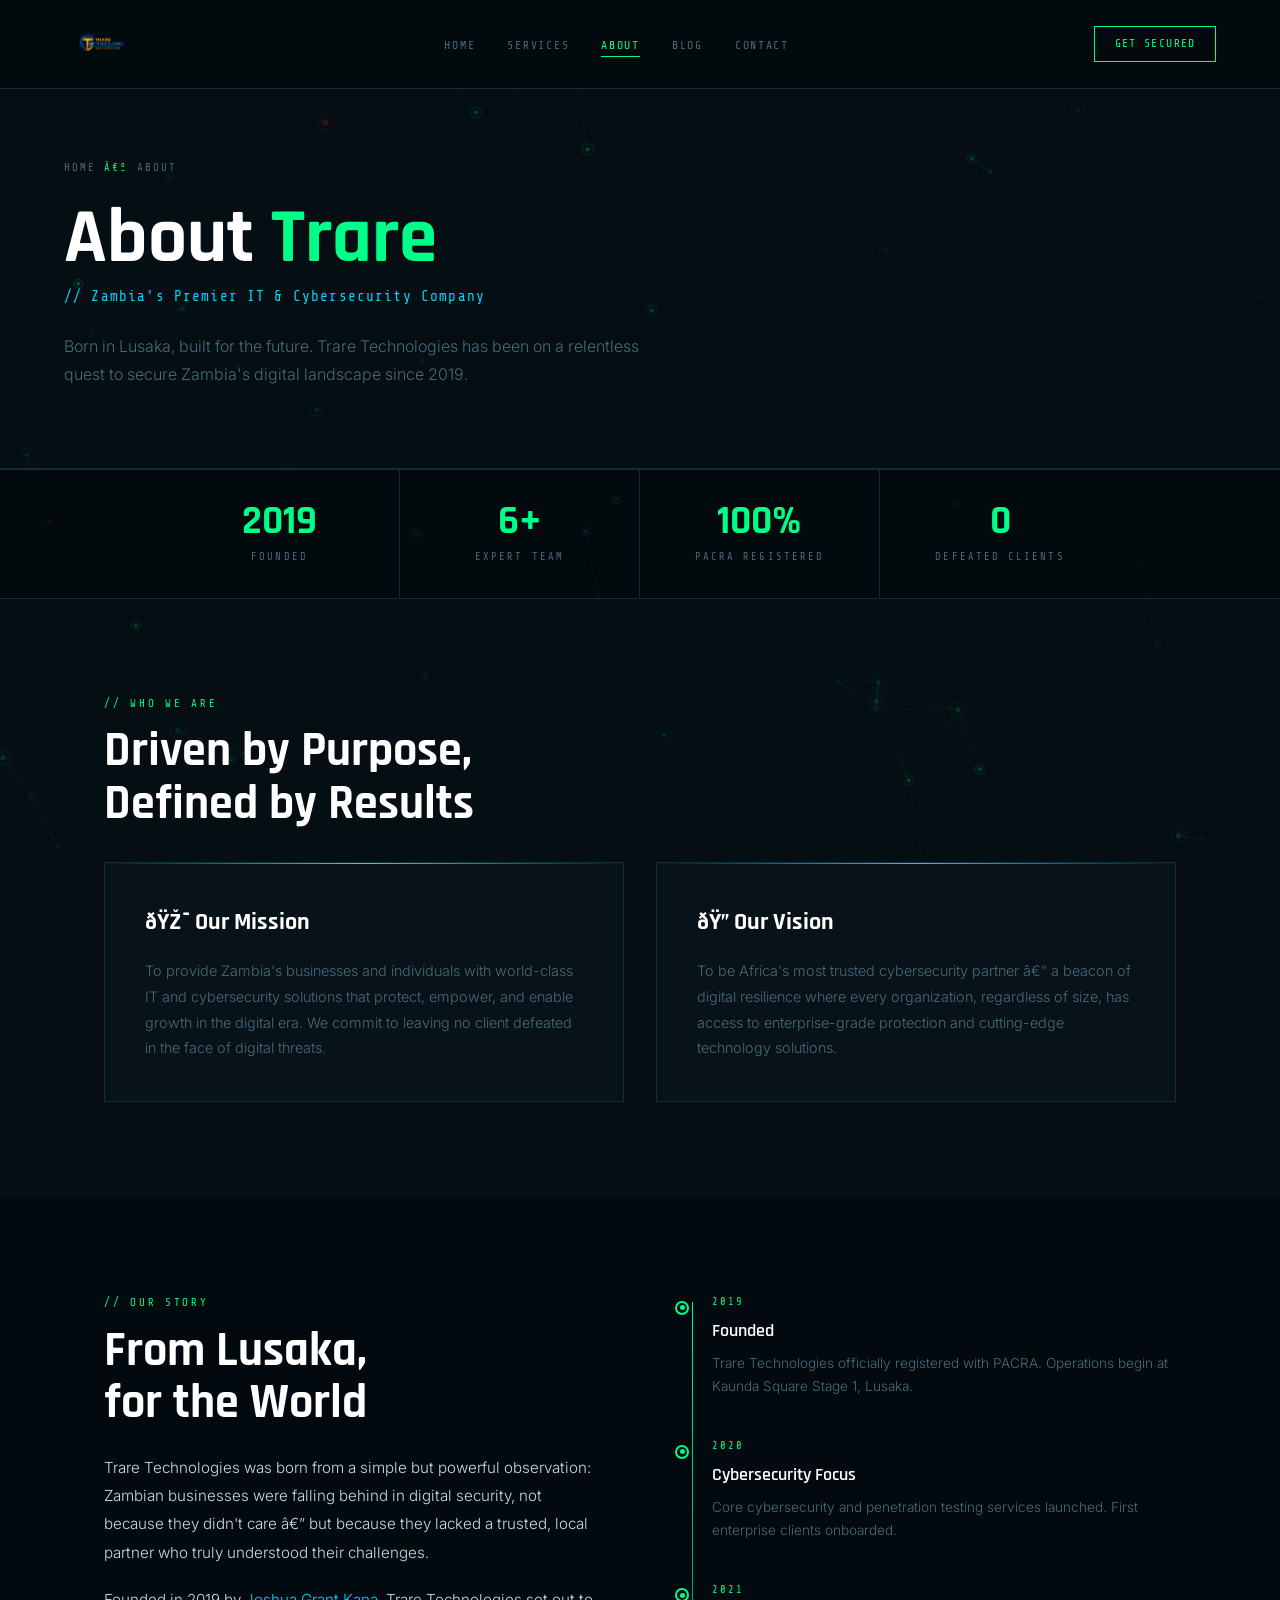
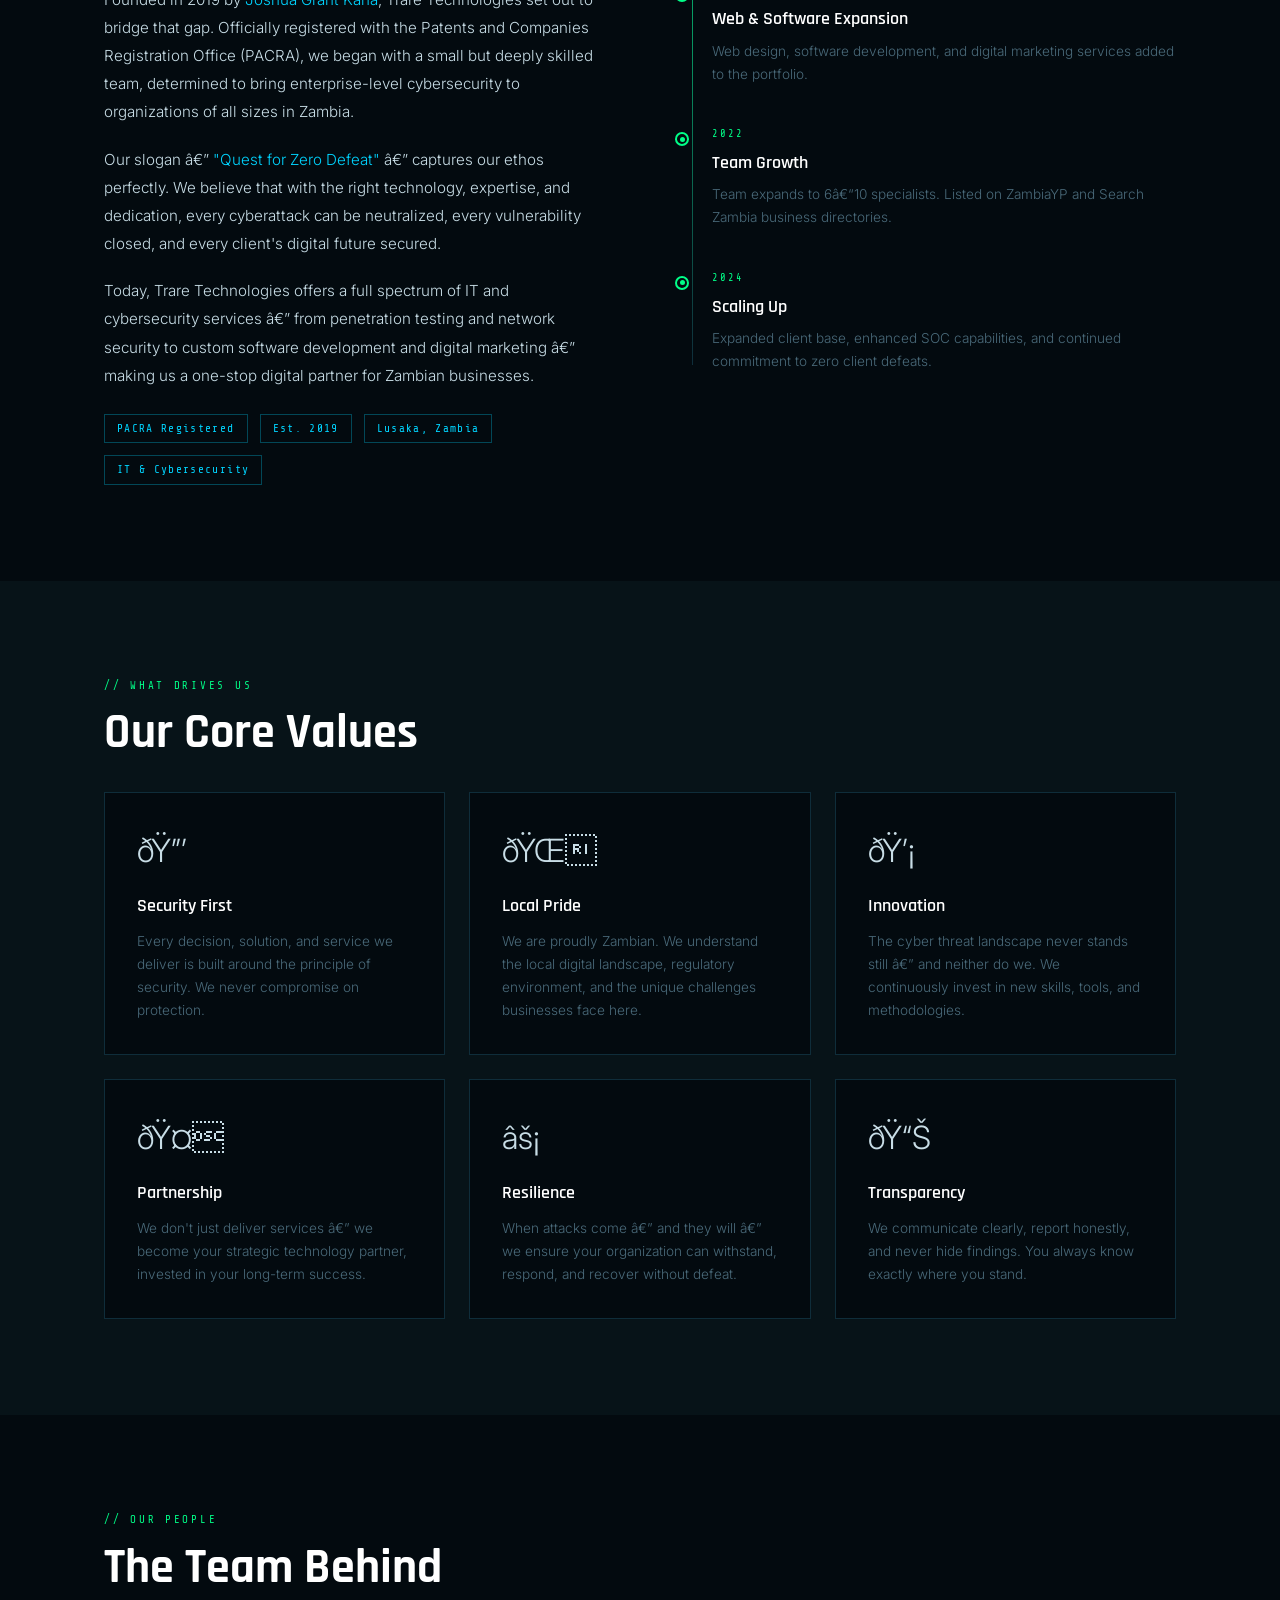
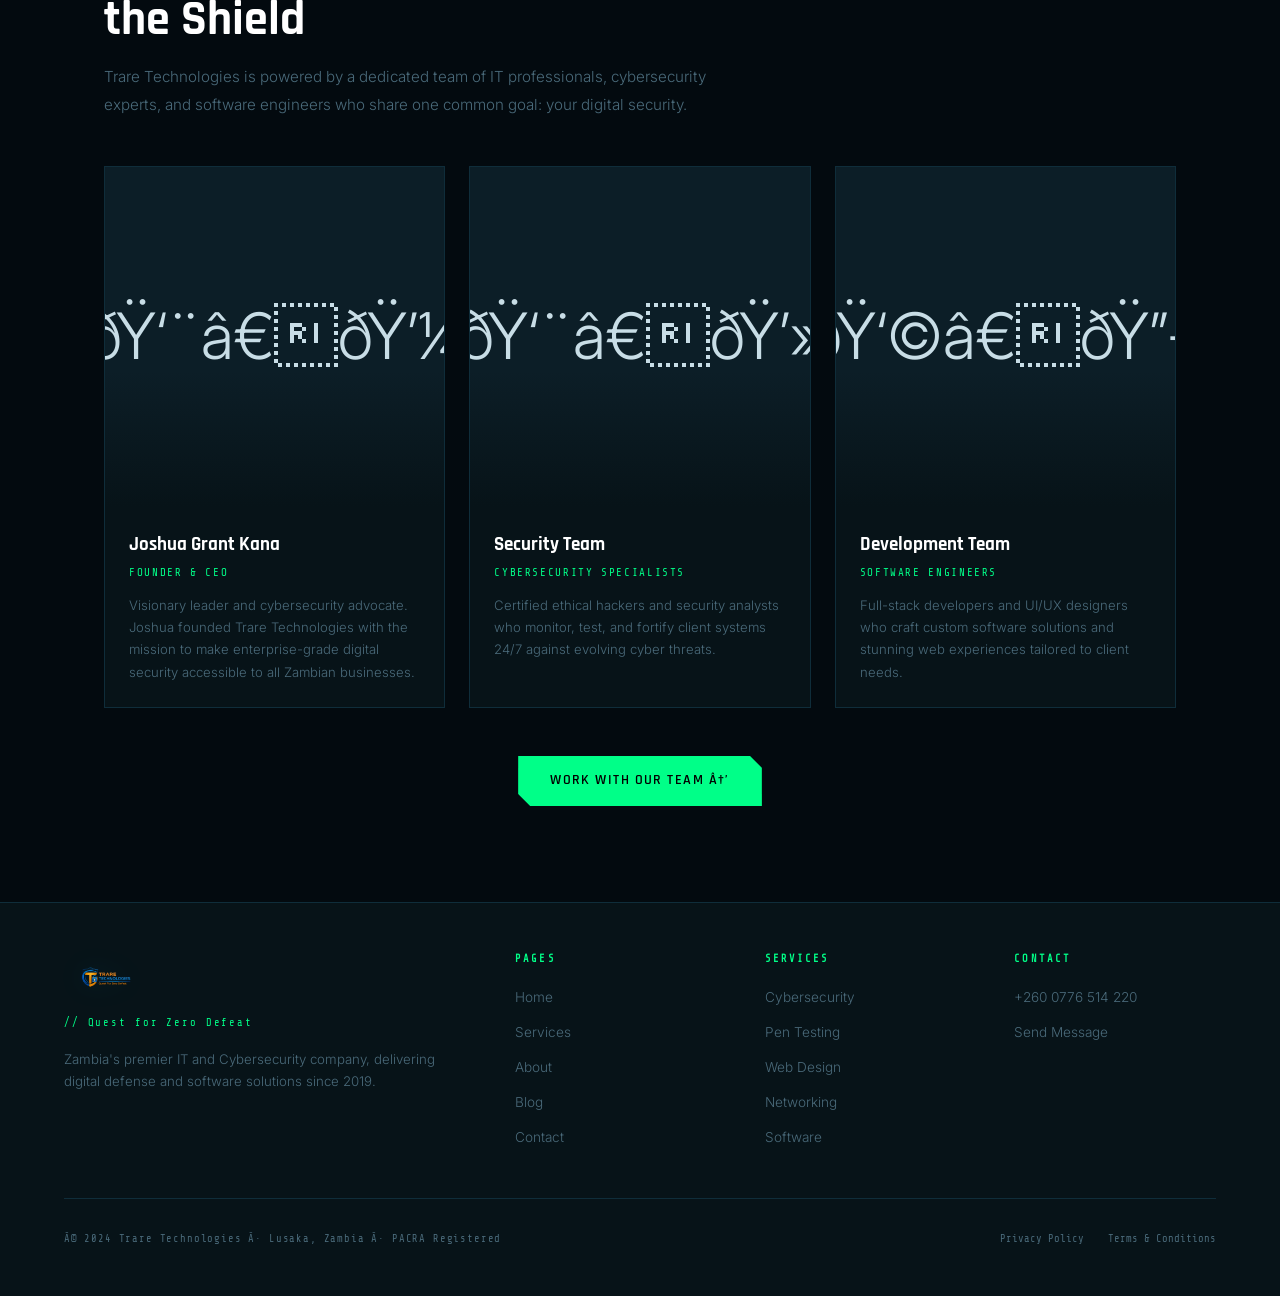
==== commit 960617c3: "initial commit" ====
--- a/about.html
+++ b/about.html
@@ -101,7 +101,7 @@
 <body>
 <canvas id="node-canvas" data-nodes="55" data-threat-rate="0.07" data-link-distance="180" data-link-alpha="0.22" data-link-color="#00ff88" data-link-threat-color="#ff2d55"></canvas>
 <nav>
-  <a class="nav-logo" href="index.html"><img class="site-logo site-logo-nav" src="assets/img/logo.jpeg" alt="Trare Technologies logo"/><span class="sr-only">Trare Technologies</span></a>
+  <a class="nav-logo" href="index.html"><img class="site-logo site-logo-nav" src="assets/img/logo.png" alt="Trare Technologies logo"/><span class="sr-only">Trare Technologies</span></a>
   <ul class="nav-links">
     <li><a href="index.html">Home</a></li>
     <li><a href="services.html">Services</a></li>
@@ -114,7 +114,7 @@
 
 <div class="page-hero">
   <div class="page-hero-inner">
-    <div class="breadcrumb"><a href="index.html">Home</a><span>›</span>About</div>
+    <div class="breadcrumb"><a href="index.html">Home</a><span>â€º</span>About</div>
     <h1 class="page-title">About <span class="accent">Trare</span></h1>
     <div class="page-subtitle">// Zambia's Premier IT & Cybersecurity Company</div>
     <p class="page-desc">Born in Lusaka, built for the future. Trare Technologies has been on a relentless quest to secure Zambia's digital landscape since 2019.</p>
@@ -136,12 +136,12 @@
     <h2 class="section-title fade-up">Driven by Purpose,<br/>Defined by Results</h2>
     <div class="mv-grid">
       <div class="mv-card fade-up">
-        <div class="mv-title">🎯 Our Mission</div>
+        <div class="mv-title">ðŸŽ¯ Our Mission</div>
         <div class="mv-text">To provide Zambia's businesses and individuals with world-class IT and cybersecurity solutions that protect, empower, and enable growth in the digital era. We commit to leaving no client defeated in the face of digital threats.</div>
       </div>
       <div class="mv-card cyan fade-up">
-        <div class="mv-title">🔭 Our Vision</div>
-        <div class="mv-text">To be Africa's most trusted cybersecurity partner — a beacon of digital resilience where every organization, regardless of size, has access to enterprise-grade protection and cutting-edge technology solutions.</div>
+        <div class="mv-title">ðŸ”­ Our Vision</div>
+        <div class="mv-text">To be Africa's most trusted cybersecurity partner â€” a beacon of digital resilience where every organization, regardless of size, has access to enterprise-grade protection and cutting-edge technology solutions.</div>
       </div>
     </div>
   </div>
@@ -154,10 +154,10 @@
       <div class="story-content fade-up">
         <div class="section-tag">// Our Story</div>
         <h2 class="section-title" style="margin-bottom:1.5rem">From Lusaka,<br/>for the World</h2>
-        <p>Trare Technologies was born from a simple but powerful observation: Zambian businesses were falling behind in digital security, not because they didn't care — but because they lacked a trusted, local partner who truly understood their challenges.</p>
+        <p>Trare Technologies was born from a simple but powerful observation: Zambian businesses were falling behind in digital security, not because they didn't care â€” but because they lacked a trusted, local partner who truly understood their challenges.</p>
         <p>Founded in 2019 by <em>Joshua Grant Kana</em>, Trare Technologies set out to bridge that gap. Officially registered with the Patents and Companies Registration Office (PACRA), we began with a small but deeply skilled team, determined to bring enterprise-level cybersecurity to organizations of all sizes in Zambia.</p>
-        <p>Our slogan — <em>"Quest for Zero Defeat"</em> — captures our ethos perfectly. We believe that with the right technology, expertise, and dedication, every cyberattack can be neutralized, every vulnerability closed, and every client's digital future secured.</p>
-        <p>Today, Trare Technologies offers a full spectrum of IT and cybersecurity services — from penetration testing and network security to custom software development and digital marketing — making us a one-stop digital partner for Zambian businesses.</p>
+        <p>Our slogan â€” <em>"Quest for Zero Defeat"</em> â€” captures our ethos perfectly. We believe that with the right technology, expertise, and dedication, every cyberattack can be neutralized, every vulnerability closed, and every client's digital future secured.</p>
+        <p>Today, Trare Technologies offers a full spectrum of IT and cybersecurity services â€” from penetration testing and network security to custom software development and digital marketing â€” making us a one-stop digital partner for Zambian businesses.</p>
         <div class="badge-row">
           <span class="about-badge">PACRA Registered</span>
           <span class="about-badge">Est. 2019</span>
@@ -188,7 +188,7 @@
           <div class="tl-dot"></div>
           <div class="tl-year">2022</div>
           <div class="tl-title">Team Growth</div>
-          <div class="tl-text">Team expands to 6–10 specialists. Listed on ZambiaYP and Search Zambia business directories.</div>
+          <div class="tl-text">Team expands to 6â€“10 specialists. Listed on ZambiaYP and Search Zambia business directories.</div>
         </div>
         <div class="timeline-item">
           <div class="tl-dot"></div>
@@ -207,12 +207,12 @@
     <div class="section-tag fade-up">// What Drives Us</div>
     <h2 class="section-title fade-up">Our Core Values</h2>
     <div class="values-grid">
-      <div class="value-card fade-up"><span class="value-icon">🔒</span><div class="value-title">Security First</div><div class="value-text">Every decision, solution, and service we deliver is built around the principle of security. We never compromise on protection.</div></div>
-      <div class="value-card fade-up"><span class="value-icon">🌍</span><div class="value-title">Local Pride</div><div class="value-text">We are proudly Zambian. We understand the local digital landscape, regulatory environment, and the unique challenges businesses face here.</div></div>
-      <div class="value-card fade-up"><span class="value-icon">💡</span><div class="value-title">Innovation</div><div class="value-text">The cyber threat landscape never stands still — and neither do we. We continuously invest in new skills, tools, and methodologies.</div></div>
-      <div class="value-card fade-up"><span class="value-icon">🤝</span><div class="value-title">Partnership</div><div class="value-text">We don't just deliver services — we become your strategic technology partner, invested in your long-term success.</div></div>
-      <div class="value-card fade-up"><span class="value-icon">⚡</span><div class="value-title">Resilience</div><div class="value-text">When attacks come — and they will — we ensure your organization can withstand, respond, and recover without defeat.</div></div>
-      <div class="value-card fade-up"><span class="value-icon">📊</span><div class="value-title">Transparency</div><div class="value-text">We communicate clearly, report honestly, and never hide findings. You always know exactly where you stand.</div></div>
+      <div class="value-card fade-up"><span class="value-icon">ðŸ”’</span><div class="value-title">Security First</div><div class="value-text">Every decision, solution, and service we deliver is built around the principle of security. We never compromise on protection.</div></div>
+      <div class="value-card fade-up"><span class="value-icon">ðŸŒ</span><div class="value-title">Local Pride</div><div class="value-text">We are proudly Zambian. We understand the local digital landscape, regulatory environment, and the unique challenges businesses face here.</div></div>
+      <div class="value-card fade-up"><span class="value-icon">ðŸ’¡</span><div class="value-title">Innovation</div><div class="value-text">The cyber threat landscape never stands still â€” and neither do we. We continuously invest in new skills, tools, and methodologies.</div></div>
+      <div class="value-card fade-up"><span class="value-icon">ðŸ¤</span><div class="value-title">Partnership</div><div class="value-text">We don't just deliver services â€” we become your strategic technology partner, invested in your long-term success.</div></div>
+      <div class="value-card fade-up"><span class="value-icon">âš¡</span><div class="value-title">Resilience</div><div class="value-text">When attacks come â€” and they will â€” we ensure your organization can withstand, respond, and recover without defeat.</div></div>
+      <div class="value-card fade-up"><span class="value-icon">ðŸ“Š</span><div class="value-title">Transparency</div><div class="value-text">We communicate clearly, report honestly, and never hide findings. You always know exactly where you stand.</div></div>
     </div>
   </div>
 </section>
@@ -225,7 +225,7 @@
     <p class="team-intro fade-up">Trare Technologies is powered by a dedicated team of IT professionals, cybersecurity experts, and software engineers who share one common goal: your digital security.</p>
     <div class="team-grid">
       <div class="team-card fade-up">
-        <div class="team-avatar">👨‍💼</div>
+        <div class="team-avatar">ðŸ‘¨â€ðŸ’¼</div>
         <div class="team-info">
           <div class="team-name">Joshua Grant Kana</div>
           <div class="team-role">Founder & CEO</div>
@@ -233,7 +233,7 @@
         </div>
       </div>
       <div class="team-card fade-up">
-        <div class="team-avatar">👨‍💻</div>
+        <div class="team-avatar">ðŸ‘¨â€ðŸ’»</div>
         <div class="team-info">
           <div class="team-name">Security Team</div>
           <div class="team-role">Cybersecurity Specialists</div>
@@ -241,7 +241,7 @@
         </div>
       </div>
       <div class="team-card fade-up">
-        <div class="team-avatar">👩‍🔬</div>
+        <div class="team-avatar">ðŸ‘©â€ðŸ”¬</div>
         <div class="team-info">
           <div class="team-name">Development Team</div>
           <div class="team-role">Software Engineers</div>
@@ -250,20 +250,20 @@
       </div>
     </div>
     <div style="text-align:center;margin-top:3rem" class="fade-up">
-      <a class="btn-primary" href="contact.html">Work With Our Team →</a>
+      <a class="btn-primary" href="contact.html">Work With Our Team â†’</a>
     </div>
   </div>
 </section>
 
 <footer>
   <div class="footer-grid">
-    <div class="footer-brand-col"><div class="footer-logo"><img class="site-logo site-logo-footer" src="assets/img/logo.jpeg" alt="Trare Technologies logo"/><span class="sr-only">Trare Technologies</span></div><div class="footer-slogan">// Quest for Zero Defeat</div><p>Zambia's premier IT and Cybersecurity company, delivering digital defense and software solutions since 2019.</p></div>
+    <div class="footer-brand-col"><div class="footer-logo"><img class="site-logo site-logo-footer" src="assets/img/logo.png" alt="Trare Technologies logo"/><span class="sr-only">Trare Technologies</span></div><div class="footer-slogan">// Quest for Zero Defeat</div><p>Zambia's premier IT and Cybersecurity company, delivering digital defense and software solutions since 2019.</p></div>
     <div class="footer-col"><h4>Pages</h4><ul><li><a href="index.html">Home</a></li><li><a href="services.html">Services</a></li><li><a href="about.html">About</a></li><li><a href="blog.html">Blog</a></li><li><a href="contact.html">Contact</a></li></ul></div>
     <div class="footer-col"><h4>Services</h4><ul><li><a href="services.html">Cybersecurity</a></li><li><a href="services.html">Pen Testing</a></li><li><a href="services.html">Web Design</a></li><li><a href="services.html">Networking</a></li><li><a href="services.html">Software</a></li></ul></div>
     <div class="footer-col"><h4>Contact</h4><ul><li><a href="tel:+2600776514220">+260 0776 514 220</a></li><li><a href="contact.html">Send Message</a></li></ul></div>
   </div>
   <div class="footer-bottom">
-    <div class="footer-copy">© 2024 Trare Technologies · Lusaka, Zambia · PACRA Registered</div>
+    <div class="footer-copy">Â© 2024 Trare Technologies Â· Lusaka, Zambia Â· PACRA Registered</div>
     <div class="footer-legal"><a href="privacy.html">Privacy Policy</a><a href="terms.html">Terms & Conditions</a></div>
   </div>
 </footer>
--- a/assets/css/shared.css
+++ b/assets/css/shared.css
@@ -86,7 +86,7 @@
 }
 
 .site-logo-nav {
-  height: 38px;
+  height: 50px;
   filter: drop-shadow(0 0 16px rgba(0, 255, 136, 0.14));
 }
 
@@ -309,7 +309,7 @@
 }
 
 .site-logo-footer {
-  height: 42px;
+  height: 56px;
   filter: drop-shadow(0 0 14px rgba(0, 212, 255, 0.12));
 }
 
@@ -455,7 +455,7 @@
   }
 
   .site-logo-nav {
-    height: 32px;
+    height: 42px;
   }
 
   body.nav-mobile-ready .nav-links,
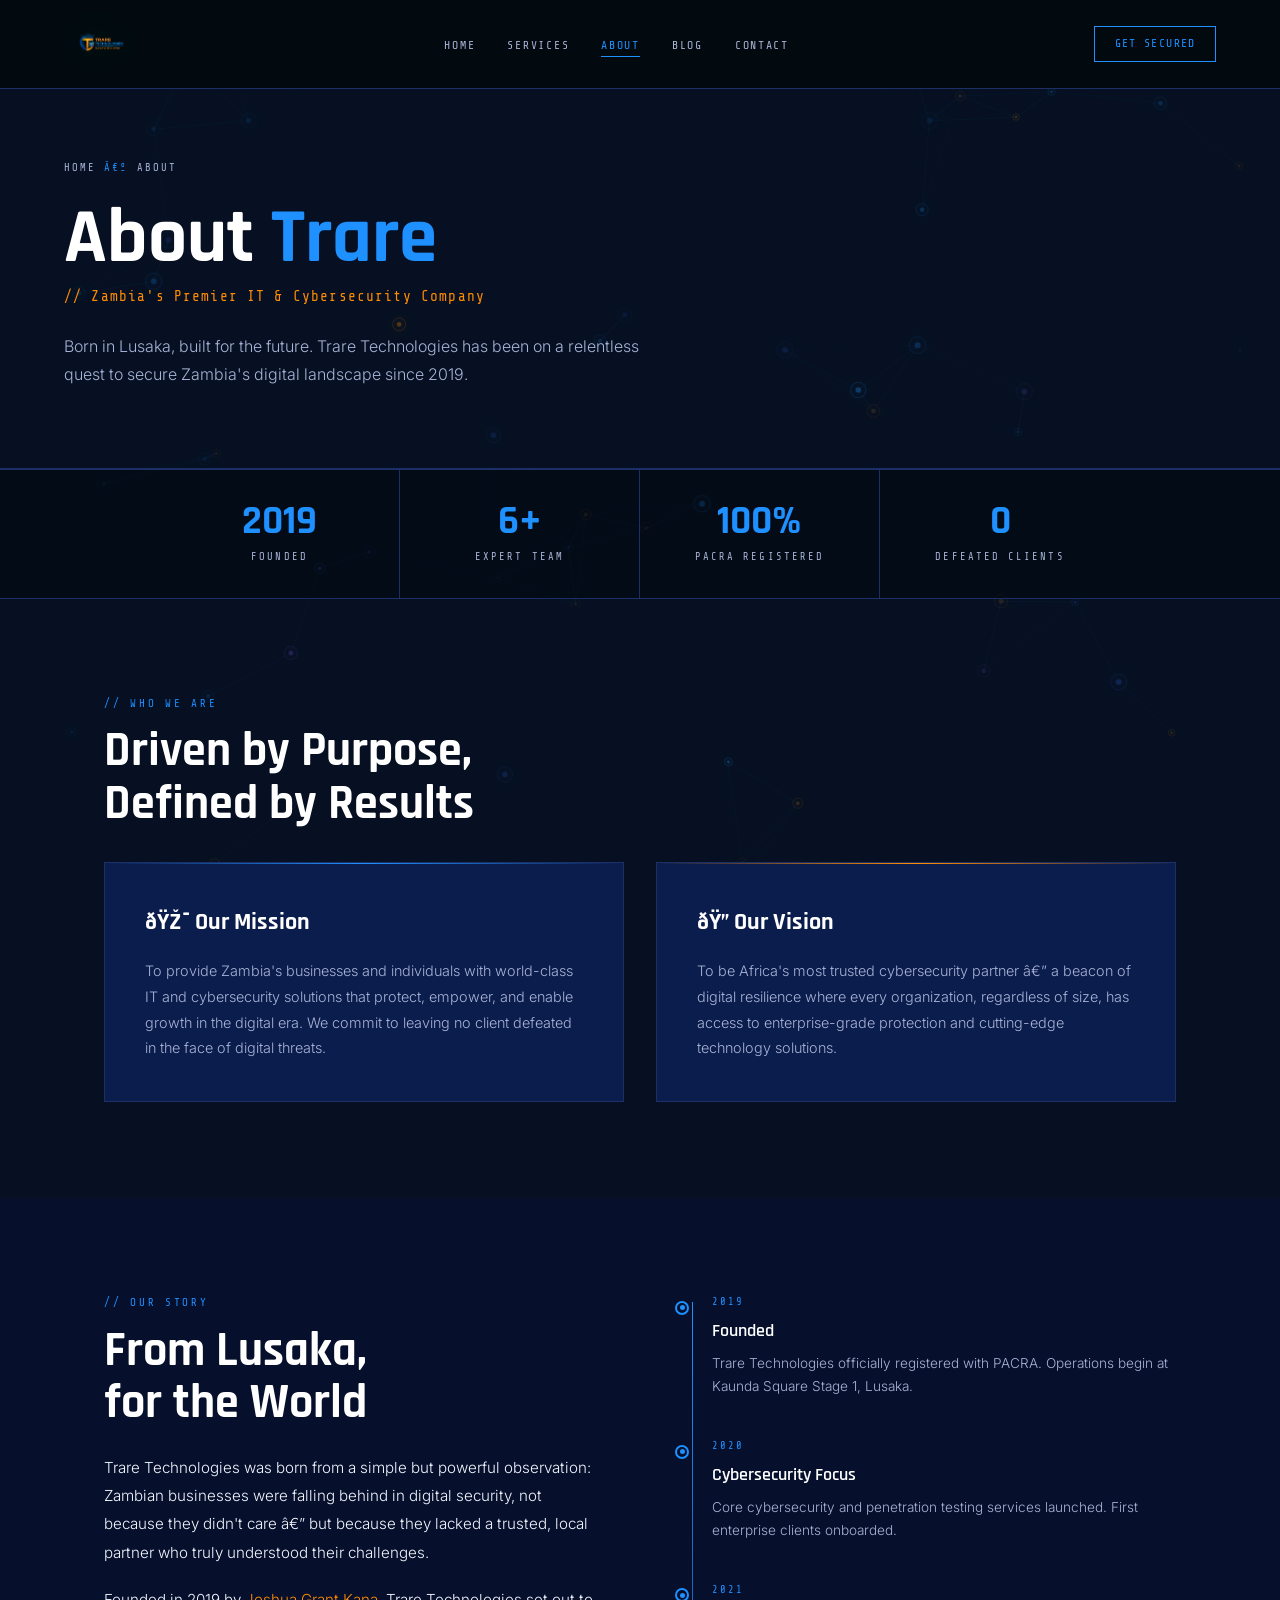
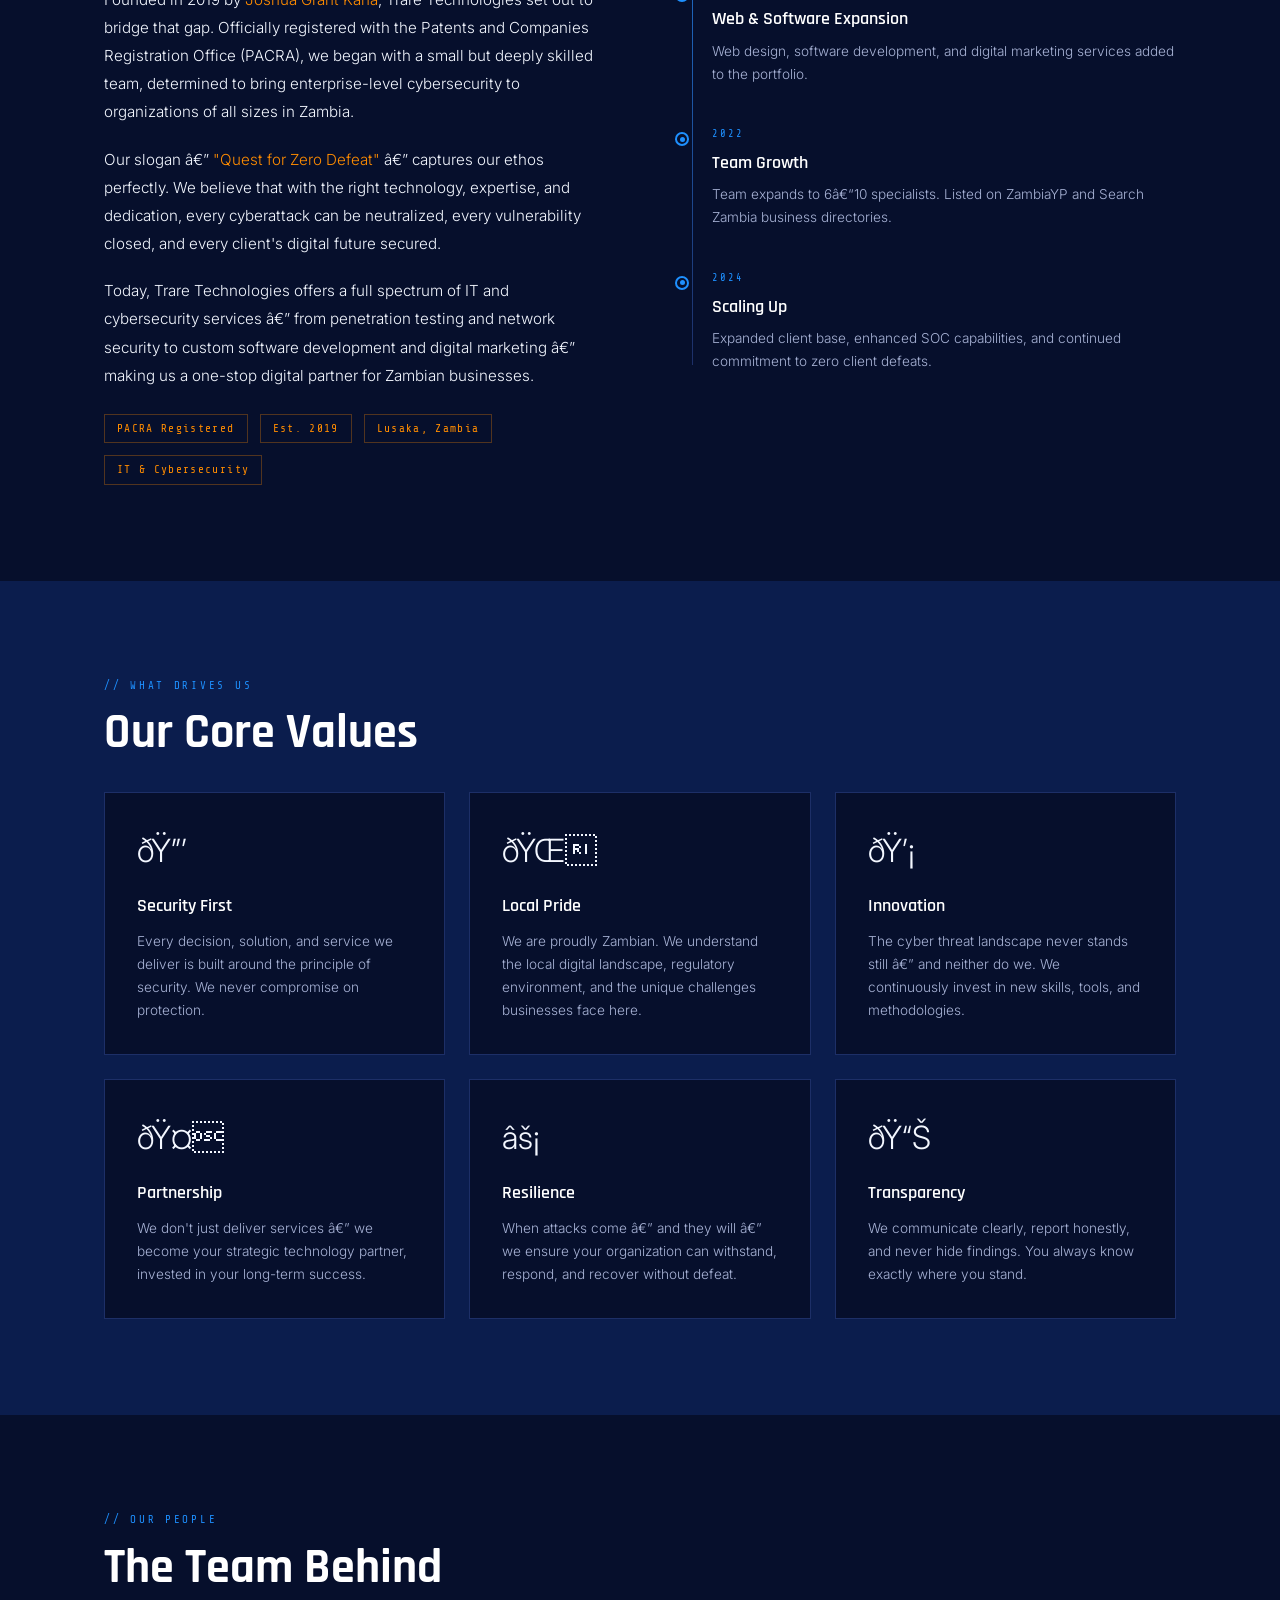
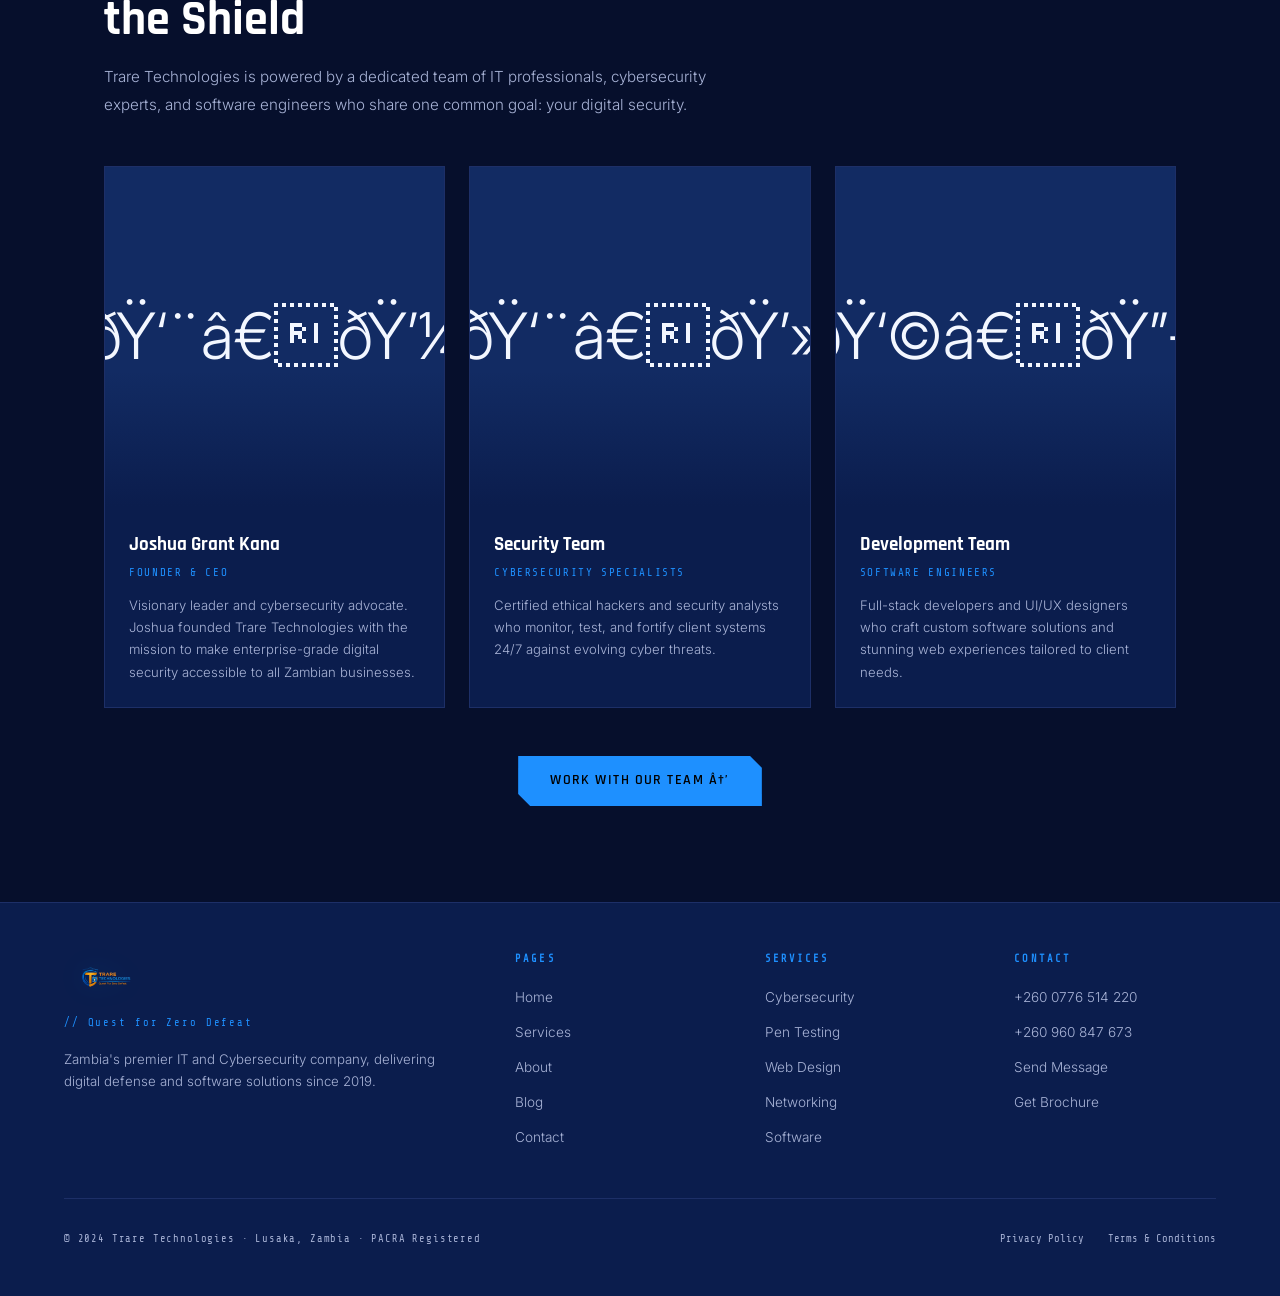
==== commit 7541a2ab: "initial commit" ====
--- a/about.html
+++ b/about.html
@@ -4,113 +4,13 @@
 <meta charset="UTF-8"/><meta name="viewport" content="width=device-width,initial-scale=1"/>
 <title>About | Trare Technologies</title>
 <link href="https://fonts.googleapis.com/css2?family=Share+Tech+Mono&family=Rajdhani:wght@400;600;700&family=Inter:wght@300;400;500&display=swap" rel="stylesheet"/>
-<style>
-:root{--bg:#030a0f;--surface:#071318;--surface2:#0c1e27;--green:#00ff88;--green-dim:#00cc6a;--cyan:#00d4ff;--red:#ff2d55;--orange:#ff9500;--text:#c8dde6;--text-dim:#4a6a7a;--border:#0f2d3a;--mono:'Share Tech Mono',monospace;--display:'Rajdhani',sans-serif;--body:'Inter',sans-serif}
-*,*::before,*::after{box-sizing:border-box;margin:0;padding:0}html{scroll-behavior:smooth}
-body{background:var(--bg);color:var(--text);font-family:var(--body);font-weight:300;overflow-x:hidden}
-#node-canvas{position:fixed;top:0;left:0;width:100%;height:100%;z-index:0;pointer-events:none}
-nav{position:fixed;top:0;left:0;right:0;z-index:100;display:flex;align-items:center;justify-content:space-between;padding:1.2rem 4rem;background:rgba(3,10,15,.92);backdrop-filter:blur(16px);border-bottom:1px solid var(--border)}
-.nav-logo{font-family:var(--display);font-weight:700;font-size:1.5rem;letter-spacing:.1em;color:#fff;text-decoration:none}.nav-logo span{color:var(--green)}
-.nav-links{display:flex;gap:2rem;list-style:none}
-.nav-links a{font-family:var(--mono);font-size:.72rem;letter-spacing:.15em;color:var(--text-dim);text-decoration:none;text-transform:uppercase;transition:color .2s;padding:.25rem 0;border-bottom:1px solid transparent}
-.nav-links a:hover,.nav-links a.active{color:var(--green);border-bottom-color:var(--green)}
-.nav-cta{font-family:var(--mono);font-size:.72rem;letter-spacing:.12em;text-transform:uppercase;color:var(--green);border:1px solid var(--green);padding:.5rem 1.2rem;text-decoration:none;transition:background .2s,color .2s}.nav-cta:hover{background:var(--green);color:#000}
-.page-hero{position:relative;z-index:1;padding:10rem 4rem 5rem;border-bottom:1px solid var(--border);background:rgba(7,19,24,.5)}
-.page-hero-inner{max-width:1200px;margin:0 auto}
-.breadcrumb{font-family:var(--mono);font-size:.65rem;letter-spacing:.2em;color:var(--text-dim);text-transform:uppercase;margin-bottom:1.5rem}
-.breadcrumb a{color:var(--text-dim);text-decoration:none;transition:color .2s}.breadcrumb a:hover{color:var(--green)}.breadcrumb span{color:var(--green);margin:0 .5rem}
-.page-title{font-family:var(--display);font-size:clamp(2.5rem,6vw,5rem);font-weight:700;color:#fff;line-height:1;margin-bottom:.5rem}.page-title .accent{color:var(--green)}
-.page-subtitle{font-family:var(--mono);font-size:.9rem;color:var(--cyan);letter-spacing:.08em;margin-bottom:1.5rem}
-.page-desc{font-size:1rem;color:var(--text-dim);max-width:600px;line-height:1.75}
-section{position:relative;z-index:1}
-.section-inner{max-width:1200px;margin:0 auto;padding:6rem 4rem}
-.section-tag{font-family:var(--mono);font-size:.68rem;letter-spacing:.25em;color:var(--green);text-transform:uppercase;margin-bottom:.8rem}
-.section-title{font-family:var(--display);font-size:clamp(2rem,4vw,3rem);font-weight:700;color:#fff;line-height:1.1}
-/* MISSION/VISION */
-#mission{background:rgba(7,19,24,.5)}
-.mv-grid{display:grid;grid-template-columns:1fr 1fr;gap:2rem;margin-top:2rem}
-.mv-card{padding:2.5rem;border:1px solid var(--border);background:var(--surface);position:relative;overflow:hidden}
-.mv-card::before{content:'';position:absolute;top:-1px;left:0;right:0;height:2px;background:linear-gradient(90deg,transparent,var(--green),transparent)}
-.mv-card.cyan::before{background:linear-gradient(90deg,transparent,var(--cyan),transparent)}
-.mv-title{font-family:var(--display);font-size:1.5rem;font-weight:700;color:#fff;margin-bottom:1rem}
-.mv-text{font-size:.9rem;color:var(--text-dim);line-height:1.8}
-/* STORY */
-#story{background:var(--bg)}
-.story-grid{display:grid;grid-template-columns:1fr 1fr;gap:5rem;align-items:start}
-.story-content p{font-size:.95rem;line-height:1.85;color:var(--text);margin-bottom:1.2rem}
-.story-content p em{color:var(--cyan);font-style:normal}
-.timeline{position:relative;padding-left:2rem}
-.timeline::before{content:'';position:absolute;left:.75rem;top:.5rem;bottom:.5rem;width:1px;background:linear-gradient(to bottom,var(--green),var(--border))}
-.timeline-item{position:relative;padding-bottom:2.5rem}
-.timeline-item:last-child{padding-bottom:0}
-.tl-dot{position:absolute;left:-2rem;top:.4rem;width:14px;height:14px;border-radius:50%;border:2px solid var(--green);background:var(--bg);transform:translateX(calc(-.75rem + 7px));display:flex;align-items:center;justify-content:center}
-.tl-dot::after{content:'';width:5px;height:5px;border-radius:50%;background:var(--green)}
-.tl-year{font-family:var(--mono);font-size:.65rem;letter-spacing:.2em;color:var(--green);text-transform:uppercase;margin-bottom:.4rem}
-.tl-title{font-family:var(--display);font-size:1.1rem;font-weight:600;color:#fff;margin-bottom:.4rem}
-.tl-text{font-size:.85rem;color:var(--text-dim);line-height:1.7}
-/* VALUES */
-#values{background:var(--surface)}
-.values-grid{display:grid;grid-template-columns:repeat(3,1fr);gap:1.5rem;margin-top:2rem}
-.value-card{padding:2rem;border:1px solid var(--border);background:var(--bg);transition:border-color .3s,transform .3s}
-.value-card:hover{border-color:var(--green-dim);transform:translateY(-4px)}
-.value-icon{font-size:2rem;margin-bottom:1rem;display:block}
-.value-title{font-family:var(--display);font-size:1.1rem;font-weight:600;color:#fff;margin-bottom:.6rem}
-.value-text{font-size:.85rem;color:var(--text-dim);line-height:1.7}
-/* TEAM */
-#team{background:var(--bg)}
-.team-intro{font-size:.95rem;color:var(--text-dim);line-height:1.8;max-width:650px;margin-top:1rem;margin-bottom:3rem}
-.team-grid{display:grid;grid-template-columns:repeat(auto-fit,minmax(260px,1fr));gap:1.5rem}
-.team-card{border:1px solid var(--border);background:var(--surface);overflow:hidden;transition:border-color .3s}
-.team-card:hover{border-color:var(--green-dim)}
-.team-avatar{width:100%;aspect-ratio:1;background:var(--surface2);display:flex;align-items:center;justify-content:center;font-size:4rem;position:relative}
-.team-avatar::after{content:'';position:absolute;bottom:0;left:0;right:0;height:40%;background:linear-gradient(to top,var(--surface),transparent)}
-.team-info{padding:1.5rem}
-.team-name{font-family:var(--display);font-size:1.2rem;font-weight:700;color:#fff;margin-bottom:.2rem}
-.team-role{font-family:var(--mono);font-size:.68rem;letter-spacing:.15em;color:var(--green);text-transform:uppercase;margin-bottom:.75rem}
-.team-bio{font-size:.82rem;color:var(--text-dim);line-height:1.7}
-/* STATS */
-.stats-band{position:relative;z-index:1;border-top:1px solid var(--border);border-bottom:1px solid var(--border);background:rgba(3,10,15,.7);display:flex;justify-content:center}
-.stat{flex:1;max-width:240px;padding:2rem 2.5rem;text-align:center;border-right:1px solid var(--border)}.stat:last-child{border-right:none}
-.stat-num{font-family:var(--display);font-size:2.5rem;font-weight:700;color:var(--green);line-height:1}
-.stat-label{font-family:var(--mono);font-size:.65rem;letter-spacing:.2em;color:var(--text-dim);text-transform:uppercase;margin-top:.4rem}
-/* BADGES */
-.badge-row{display:flex;flex-wrap:wrap;gap:.75rem;margin-top:1.5rem}
-.about-badge{display:inline-block;font-family:var(--mono);font-size:.7rem;letter-spacing:.12em;color:var(--cyan);border:1px solid rgba(0,212,255,.3);padding:.3rem .75rem}
-.btn-primary{font-family:var(--display);font-weight:600;font-size:.9rem;letter-spacing:.1em;text-transform:uppercase;background:var(--green);color:#000;padding:.85rem 2rem;text-decoration:none;clip-path:polygon(0 0,calc(100% - 12px) 0,100% 12px,100% 100%,12px 100%,0 calc(100% - 12px));transition:transform .2s,box-shadow .2s;display:inline-block}
-.btn-primary:hover{transform:translateY(-2px);box-shadow:0 0 30px rgba(0,255,136,.4)}
-footer{position:relative;z-index:1;border-top:1px solid var(--border);background:var(--surface);padding:3rem 4rem}
-.footer-grid{display:grid;grid-template-columns:2fr 1fr 1fr 1fr;gap:3rem;margin-bottom:3rem}
-.footer-logo{font-family:var(--display);font-size:1.4rem;font-weight:700;color:#fff;margin-bottom:.5rem}.footer-logo span{color:var(--green)}
-.footer-slogan{font-family:var(--mono);font-size:.65rem;letter-spacing:.18em;color:var(--green);margin-bottom:1rem}
-.footer-brand-col p{font-size:.83rem;color:var(--text-dim);line-height:1.7}
-.footer-col h4{font-family:var(--mono);font-size:.65rem;letter-spacing:.2em;color:var(--green);text-transform:uppercase;margin-bottom:1rem}
-.footer-col ul{list-style:none;display:flex;flex-direction:column;gap:.6rem}
-.footer-col ul a{font-size:.85rem;color:var(--text-dim);text-decoration:none;transition:color .2s}.footer-col ul a:hover{color:var(--green)}
-.footer-bottom{border-top:1px solid var(--border);padding-top:2rem;display:flex;align-items:center;justify-content:space-between;flex-wrap:wrap;gap:1rem}
-.footer-copy{font-family:var(--mono);font-size:.65rem;color:var(--text-dim);letter-spacing:.08em}
-.footer-legal{display:flex;gap:1.5rem}
-.footer-legal a{font-family:var(--mono);font-size:.65rem;color:var(--text-dim);text-decoration:none;transition:color .2s}.footer-legal a:hover{color:var(--green)}
-.fade-up{opacity:0;transform:translateY(28px);transition:opacity .7s ease,transform .7s ease}.fade-up.visible{opacity:1;transform:translateY(0)}
-@keyframes fadeUp{from{opacity:0;transform:translateY(24px)}to{opacity:1;transform:translateY(0)}}
-.page-hero-inner{animation:fadeUp .7s .1s ease both}
-@media(max-width:1000px){nav{padding:1rem 1.5rem}.nav-links{display:none}.section-inner{padding:4rem 1.5rem}.page-hero{padding:8rem 1.5rem 3rem}.mv-grid,.story-grid,.values-grid{grid-template-columns:1fr}.footer-grid{grid-template-columns:1fr 1fr}footer{padding:2rem 1.5rem}}
-@media(max-width:600px){.stats-band{flex-wrap:wrap}.stat{min-width:50%;border-bottom:1px solid var(--border)}.footer-grid{grid-template-columns:1fr}}
-</style>
+
+<link rel="stylesheet" href="assets/css/pages/about.css"/>
 <link rel="stylesheet" href="assets/css/shared.css"/>
 </head>
-<body>
-<canvas id="node-canvas" data-nodes="55" data-threat-rate="0.07" data-link-distance="180" data-link-alpha="0.22" data-link-color="#00ff88" data-link-threat-color="#ff2d55"></canvas>
-<nav>
-  <a class="nav-logo" href="index.html"><img class="site-logo site-logo-nav" src="assets/img/logo.png" alt="Trare Technologies logo"/><span class="sr-only">Trare Technologies</span></a>
-  <ul class="nav-links">
-    <li><a href="index.html">Home</a></li>
-    <li><a href="services.html">Services</a></li>
-    <li><a href="about.html" class="active">About</a></li>
-    <li><a href="blog.html">Blog</a></li>
-    <li><a href="contact.html">Contact</a></li>
-  </ul>
-  <a class="nav-cta" href="contact.html">Get Secured</a>
-</nav>
+<body data-page="about">
+<canvas id="node-canvas" data-nodes="55" data-threat-rate="0.07" data-link-distance="180" data-link-alpha="0.22" data-link-color="#1e90ff" data-link-threat-color="#8a5cff"></canvas>
+<header id="site-header"></header>
 
 <div class="page-hero">
   <div class="page-hero-inner">
@@ -255,18 +155,7 @@
   </div>
 </section>
 
-<footer>
-  <div class="footer-grid">
-    <div class="footer-brand-col"><div class="footer-logo"><img class="site-logo site-logo-footer" src="assets/img/logo.png" alt="Trare Technologies logo"/><span class="sr-only">Trare Technologies</span></div><div class="footer-slogan">// Quest for Zero Defeat</div><p>Zambia's premier IT and Cybersecurity company, delivering digital defense and software solutions since 2019.</p></div>
-    <div class="footer-col"><h4>Pages</h4><ul><li><a href="index.html">Home</a></li><li><a href="services.html">Services</a></li><li><a href="about.html">About</a></li><li><a href="blog.html">Blog</a></li><li><a href="contact.html">Contact</a></li></ul></div>
-    <div class="footer-col"><h4>Services</h4><ul><li><a href="services.html">Cybersecurity</a></li><li><a href="services.html">Pen Testing</a></li><li><a href="services.html">Web Design</a></li><li><a href="services.html">Networking</a></li><li><a href="services.html">Software</a></li></ul></div>
-    <div class="footer-col"><h4>Contact</h4><ul><li><a href="tel:+2600776514220">+260 0776 514 220</a></li><li><a href="contact.html">Send Message</a></li></ul></div>
-  </div>
-  <div class="footer-bottom">
-    <div class="footer-copy">Â© 2024 Trare Technologies Â· Lusaka, Zambia Â· PACRA Registered</div>
-    <div class="footer-legal"><a href="privacy.html">Privacy Policy</a><a href="terms.html">Terms & Conditions</a></div>
-  </div>
-</footer>
+<footer id="site-footer"></footer>
 <script src="assets/js/site.js" defer></script>
 </body>
 </html>
--- a/assets/css/pages/about.css
+++ b/assets/css/pages/about.css
@@ -0,0 +1,90 @@
+:root{--bg:#030a0f;--surface:#071318;--surface2:#0c1e27;--green:#1e90ff;--green-dim:#2f66ff;--cyan:#ff8c00;--red:#8a5cff;--orange:#ff8c00;--text:#c8dde6;--text-dim:#4a6a7a;--border:#0f2d3a;--mono:'Share Tech Mono',monospace;--display:'Rajdhani',sans-serif;--body:'Inter',sans-serif}
+*,*::before,*::after{box-sizing:border-box;margin:0;padding:0}html{scroll-behavior:smooth}
+body{background:var(--bg);color:var(--text);font-family:var(--body);font-weight:300;overflow-x:hidden}
+#node-canvas{position:fixed;top:0;left:0;width:100%;height:100%;z-index:0;pointer-events:none}
+nav{position:fixed;top:0;left:0;right:0;z-index:100;display:flex;align-items:center;justify-content:space-between;padding:1.2rem 4rem;background:rgba(3,10,15,.92);backdrop-filter:blur(16px);border-bottom:1px solid var(--border)}
+.nav-logo{font-family:var(--display);font-weight:700;font-size:1.5rem;letter-spacing:.1em;color:#fff;text-decoration:none}.nav-logo span{color:var(--green)}
+.nav-links{display:flex;gap:2rem;list-style:none}
+.nav-links a{font-family:var(--mono);font-size:.72rem;letter-spacing:.15em;color:var(--text-dim);text-decoration:none;text-transform:uppercase;transition:color .2s;padding:.25rem 0;border-bottom:1px solid transparent}
+.nav-links a:hover,.nav-links a.active{color:var(--green);border-bottom-color:var(--green)}
+.nav-cta{font-family:var(--mono);font-size:.72rem;letter-spacing:.12em;text-transform:uppercase;color:var(--green);border:1px solid var(--green);padding:.5rem 1.2rem;text-decoration:none;transition:background .2s,color .2s}.nav-cta:hover{background:var(--green);color:#000}
+.page-hero{position:relative;z-index:1;padding:10rem 4rem 5rem;border-bottom:1px solid var(--border);background:rgba(7,19,24,.5)}
+.page-hero-inner{max-width:1200px;margin:0 auto}
+.breadcrumb{font-family:var(--mono);font-size:.65rem;letter-spacing:.2em;color:var(--text-dim);text-transform:uppercase;margin-bottom:1.5rem}
+.breadcrumb a{color:var(--text-dim);text-decoration:none;transition:color .2s}.breadcrumb a:hover{color:var(--green)}.breadcrumb span{color:var(--green);margin:0 .5rem}
+.page-title{font-family:var(--display);font-size:clamp(2.5rem,6vw,5rem);font-weight:700;color:#fff;line-height:1;margin-bottom:.5rem}.page-title .accent{color:var(--green)}
+.page-subtitle{font-family:var(--mono);font-size:.9rem;color:var(--cyan);letter-spacing:.08em;margin-bottom:1.5rem}
+.page-desc{font-size:1rem;color:var(--text-dim);max-width:600px;line-height:1.75}
+section{position:relative;z-index:1}
+.section-inner{max-width:1200px;margin:0 auto;padding:6rem 4rem}
+.section-tag{font-family:var(--mono);font-size:.68rem;letter-spacing:.25em;color:var(--green);text-transform:uppercase;margin-bottom:.8rem}
+.section-title{font-family:var(--display);font-size:clamp(2rem,4vw,3rem);font-weight:700;color:#fff;line-height:1.1}
+/* MISSION/VISION */
+#mission{background:rgba(7,19,24,.5)}
+.mv-grid{display:grid;grid-template-columns:1fr 1fr;gap:2rem;margin-top:2rem}
+.mv-card{padding:2.5rem;border:1px solid var(--border);background:var(--surface);position:relative;overflow:hidden}
+.mv-card::before{content:'';position:absolute;top:-1px;left:0;right:0;height:2px;background:linear-gradient(90deg,transparent,var(--green),transparent)}
+.mv-card.cyan::before{background:linear-gradient(90deg,transparent,var(--cyan),transparent)}
+.mv-title{font-family:var(--display);font-size:1.5rem;font-weight:700;color:#fff;margin-bottom:1rem}
+.mv-text{font-size:.9rem;color:var(--text-dim);line-height:1.8}
+/* STORY */
+#story{background:var(--bg)}
+.story-grid{display:grid;grid-template-columns:1fr 1fr;gap:5rem;align-items:start}
+.story-content p{font-size:.95rem;line-height:1.85;color:var(--text);margin-bottom:1.2rem}
+.story-content p em{color:var(--cyan);font-style:normal}
+.timeline{position:relative;padding-left:2rem}
+.timeline::before{content:'';position:absolute;left:.75rem;top:.5rem;bottom:.5rem;width:1px;background:linear-gradient(to bottom,var(--green),var(--border))}
+.timeline-item{position:relative;padding-bottom:2.5rem}
+.timeline-item:last-child{padding-bottom:0}
+.tl-dot{position:absolute;left:-2rem;top:.4rem;width:14px;height:14px;border-radius:50%;border:2px solid var(--green);background:var(--bg);transform:translateX(calc(-.75rem + 7px));display:flex;align-items:center;justify-content:center}
+.tl-dot::after{content:'';width:5px;height:5px;border-radius:50%;background:var(--green)}
+.tl-year{font-family:var(--mono);font-size:.65rem;letter-spacing:.2em;color:var(--green);text-transform:uppercase;margin-bottom:.4rem}
+.tl-title{font-family:var(--display);font-size:1.1rem;font-weight:600;color:#fff;margin-bottom:.4rem}
+.tl-text{font-size:.85rem;color:var(--text-dim);line-height:1.7}
+/* VALUES */
+#values{background:var(--surface)}
+.values-grid{display:grid;grid-template-columns:repeat(3,1fr);gap:1.5rem;margin-top:2rem}
+.value-card{padding:2rem;border:1px solid var(--border);background:var(--bg);transition:border-color .3s,transform .3s}
+.value-card:hover{border-color:var(--green-dim);transform:translateY(-4px)}
+.value-icon{font-size:2rem;margin-bottom:1rem;display:block}
+.value-title{font-family:var(--display);font-size:1.1rem;font-weight:600;color:#fff;margin-bottom:.6rem}
+.value-text{font-size:.85rem;color:var(--text-dim);line-height:1.7}
+/* TEAM */
+#team{background:var(--bg)}
+.team-intro{font-size:.95rem;color:var(--text-dim);line-height:1.8;max-width:650px;margin-top:1rem;margin-bottom:3rem}
+.team-grid{display:grid;grid-template-columns:repeat(auto-fit,minmax(260px,1fr));gap:1.5rem}
+.team-card{border:1px solid var(--border);background:var(--surface);overflow:hidden;transition:border-color .3s}
+.team-card:hover{border-color:var(--green-dim)}
+.team-avatar{width:100%;aspect-ratio:1;background:var(--surface2);display:flex;align-items:center;justify-content:center;font-size:4rem;position:relative}
+.team-avatar::after{content:'';position:absolute;bottom:0;left:0;right:0;height:40%;background:linear-gradient(to top,var(--surface),transparent)}
+.team-info{padding:1.5rem}
+.team-name{font-family:var(--display);font-size:1.2rem;font-weight:700;color:#fff;margin-bottom:.2rem}
+.team-role{font-family:var(--mono);font-size:.68rem;letter-spacing:.15em;color:var(--green);text-transform:uppercase;margin-bottom:.75rem}
+.team-bio{font-size:.82rem;color:var(--text-dim);line-height:1.7}
+/* STATS */
+.stats-band{position:relative;z-index:1;border-top:1px solid var(--border);border-bottom:1px solid var(--border);background:rgba(3,10,15,.7);display:flex;justify-content:center}
+.stat{flex:1;max-width:240px;padding:2rem 2.5rem;text-align:center;border-right:1px solid var(--border)}.stat:last-child{border-right:none}
+.stat-num{font-family:var(--display);font-size:2.5rem;font-weight:700;color:var(--green);line-height:1}
+.stat-label{font-family:var(--mono);font-size:.65rem;letter-spacing:.2em;color:var(--text-dim);text-transform:uppercase;margin-top:.4rem}
+/* BADGES */
+.badge-row{display:flex;flex-wrap:wrap;gap:.75rem;margin-top:1.5rem}
+.about-badge{display:inline-block;font-family:var(--mono);font-size:.7rem;letter-spacing:.12em;color:var(--cyan);border:1px solid rgba(255,140,0,.3);padding:.3rem .75rem}
+.btn-primary{font-family:var(--display);font-weight:600;font-size:.9rem;letter-spacing:.1em;text-transform:uppercase;background:var(--green);color:#000;padding:.85rem 2rem;text-decoration:none;clip-path:polygon(0 0,calc(100% - 12px) 0,100% 12px,100% 100%,12px 100%,0 calc(100% - 12px));transition:transform .2s,box-shadow .2s;display:inline-block}
+.btn-primary:hover{transform:translateY(-2px);box-shadow:0 0 30px rgba(30,144,255,.4)}
+footer{position:relative;z-index:1;border-top:1px solid var(--border);background:var(--surface);padding:3rem 4rem}
+.footer-grid{display:grid;grid-template-columns:2fr 1fr 1fr 1fr;gap:3rem;margin-bottom:3rem}
+.footer-logo{font-family:var(--display);font-size:1.4rem;font-weight:700;color:#fff;margin-bottom:.5rem}.footer-logo span{color:var(--green)}
+.footer-slogan{font-family:var(--mono);font-size:.65rem;letter-spacing:.18em;color:var(--green);margin-bottom:1rem}
+.footer-brand-col p{font-size:.83rem;color:var(--text-dim);line-height:1.7}
+.footer-col h4{font-family:var(--mono);font-size:.65rem;letter-spacing:.2em;color:var(--green);text-transform:uppercase;margin-bottom:1rem}
+.footer-col ul{list-style:none;display:flex;flex-direction:column;gap:.6rem}
+.footer-col ul a{font-size:.85rem;color:var(--text-dim);text-decoration:none;transition:color .2s}.footer-col ul a:hover{color:var(--green)}
+.footer-bottom{border-top:1px solid var(--border);padding-top:2rem;display:flex;align-items:center;justify-content:space-between;flex-wrap:wrap;gap:1rem}
+.footer-copy{font-family:var(--mono);font-size:.65rem;color:var(--text-dim);letter-spacing:.08em}
+.footer-legal{display:flex;gap:1.5rem}
+.footer-legal a{font-family:var(--mono);font-size:.65rem;color:var(--text-dim);text-decoration:none;transition:color .2s}.footer-legal a:hover{color:var(--green)}
+.fade-up{opacity:0;transform:translateY(28px);transition:opacity .7s ease,transform .7s ease}.fade-up.visible{opacity:1;transform:translateY(0)}
+@keyframes fadeUp{from{opacity:0;transform:translateY(24px)}to{opacity:1;transform:translateY(0)}}
+.page-hero-inner{animation:fadeUp .7s .1s ease both}
+@media(max-width:1000px){nav{padding:1rem 1.5rem}.nav-links{display:none}.section-inner{padding:4rem 1.5rem}.page-hero{padding:8rem 1.5rem 3rem}.mv-grid,.story-grid,.values-grid{grid-template-columns:1fr}.footer-grid{grid-template-columns:1fr 1fr}footer{padding:2rem 1.5rem}}
+@media(max-width:600px){.stats-band{flex-wrap:wrap}.stat{min-width:50%;border-bottom:1px solid var(--border)}.footer-grid{grid-template-columns:1fr}}
--- a/assets/css/shared.css
+++ b/assets/css/shared.css
@@ -1,15 +1,15 @@
 :root {
-  --bg: #030a0f;
-  --surface: #071318;
-  --surface2: #0c1e27;
-  --green: #00ff88;
-  --green-dim: #00cc6a;
-  --cyan: #00d4ff;
-  --red: #ff2d55;
-  --orange: #ff9500;
-  --text: #c8dde6;
-  --text-dim: #4a6a7a;
-  --border: #0f2d3a;
+  --bg: #060f2c;
+  --surface: #0b1d4d;
+  --surface2: #122b63;
+  --green: #1e90ff;
+  --green-dim: #2f66ff;
+  --cyan: #ff8c00;
+  --red: #8a5cff;
+  --orange: #ff8c00;
+  --text: #f3f7ff;
+  --text-dim: #a8b3d6;
+  --border: #1d2f67;
   --mono: 'Share Tech Mono', monospace;
   --display: 'Rajdhani', sans-serif;
   --body: 'Inter', sans-serif;
@@ -484,9 +484,9 @@
 
 @media (prefers-contrast: more) {
   :root {
-    --text: #f2fbff;
-    --text-dim: #c2d9e4;
-    --border: #235165;
+    --text: #f3f7ff;
+    --text-dim: #a8b3d6;
+    --border: #1d2f67;
   }
 }
 
